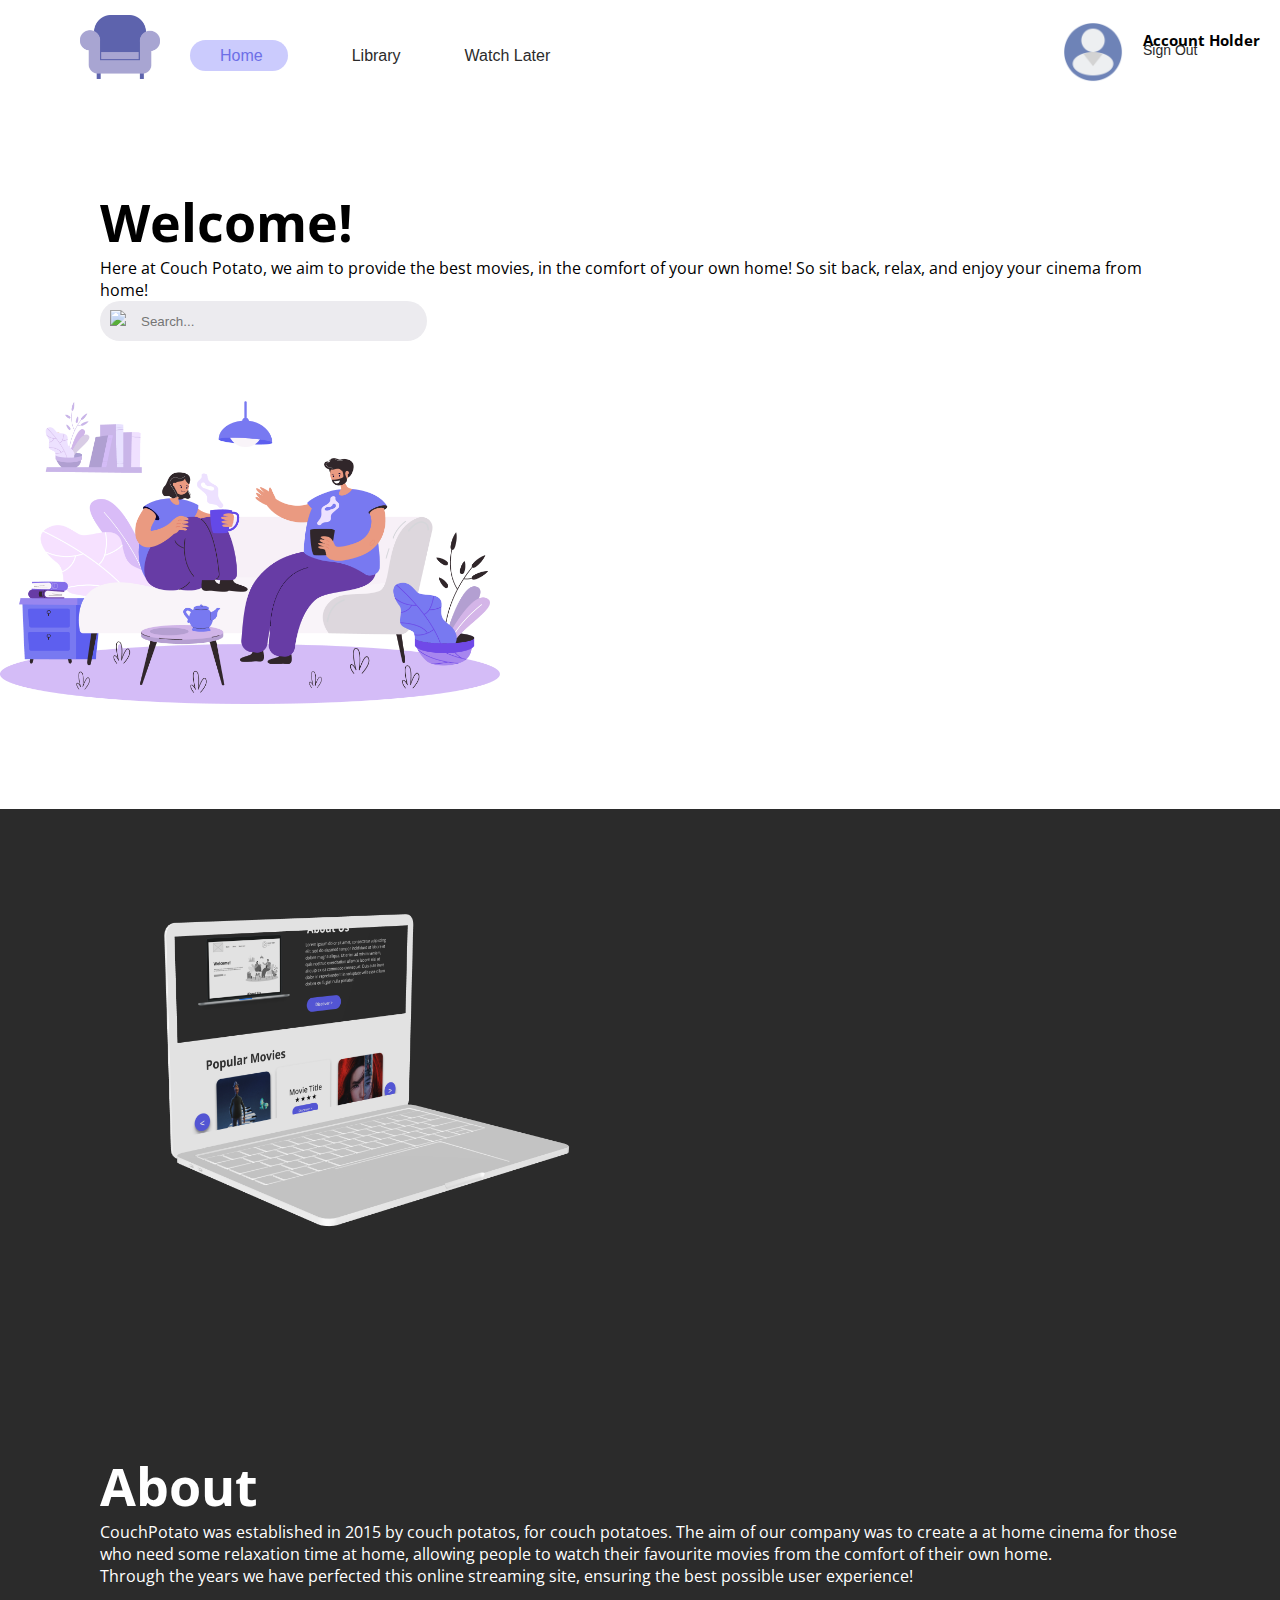
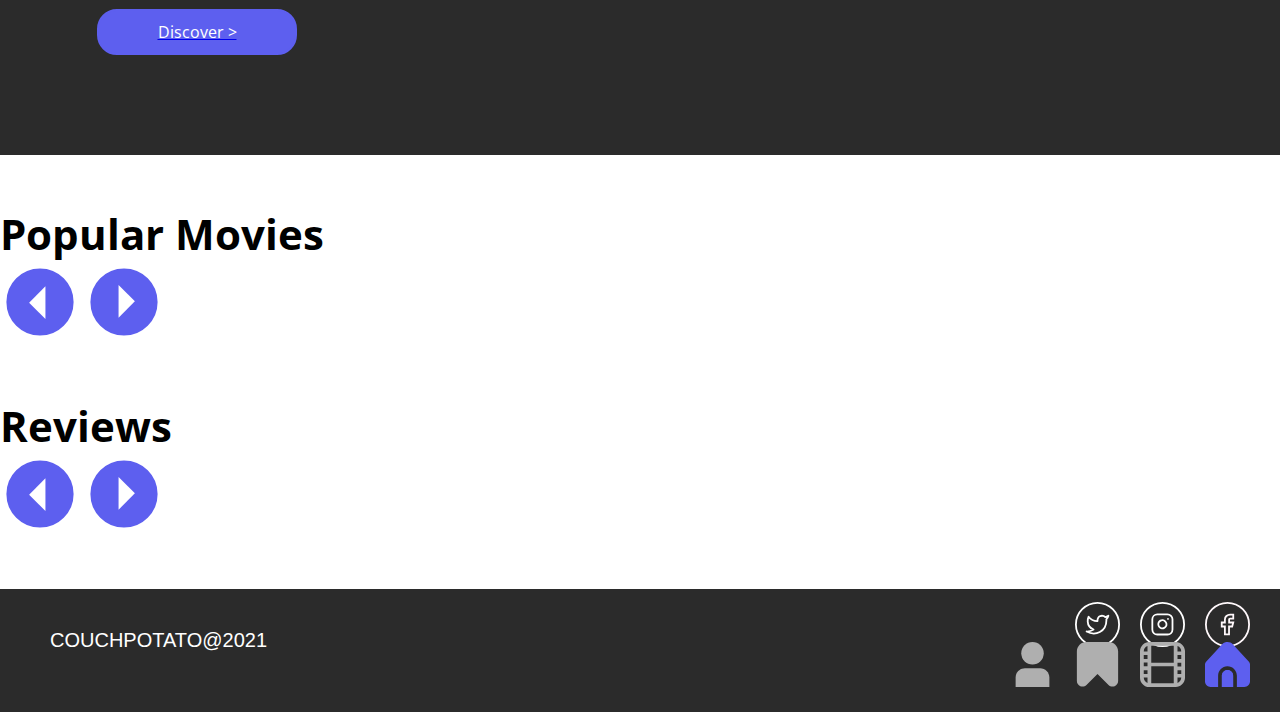
==== index.html @ c70ce641 "Added social media link hover effect" ====
<!DOCTYPE html>
<html lang="en">
    <head>
        <!-- Meta Data -->
        <meta 
        charset="UTF-8"
        http-equiv="X-UA-Compatible"
        Content="IE=edge"
        name = "viewport" content="width=device-width, initial-scale=1.0"
        name="authors" content="Alexa Pettitt Hanrie Bester Thato Khoza"
        name="studentnumber" content="21100290 21100266 21100438"
        name="assignment" content="Term 4 Brief Project"
        name="lecturer" content="Mike Maynard"
        name="subject" content="IDV100"
        name="class" content="4"/>

        <title>Couch Potato - Home</title>

        <!--Fonts-->
        <link rel="preconnect" href="https://fonts.googleapis.com">
        <link rel="preconnect" href="https://fonts.gstatic.com" crossorigin>
        <link href="https://fonts.googleapis.com/css2?family=Open+Sans:ital,wght@0,300;0,400;0,500;0,600;0,700;0,800;1,400&display=swap" rel="stylesheet">

        <!--CSS-->
        <link rel="stylesheet" href="style/main.css">
        <link rel="stylesheet" href="style/home.css">

        <!--Bootstrap-->
        <link rel="stylesheet" href="https://cdn.jsdelivr.net/npm/bootstrap@4.6.0/dist/css/bootstrap.min.css" integrity="sha384-B0vP5xmATw1+K9KRQjQERJvTumQW0nPEzvF6L/Z6nronJ3oUOFUFpCjEUQouq2+l" crossorigin="anonymous"> 
        <script src="https://cdn.jsdelivr.net/npm/bootstrap@5.1.0/dist/js/bootstrap.min.js" integrity="sha384-cn7l7gDp0eyniUwwAZgrzD06kc/tftFf19TOAs2zVinnD/C7E91j9yyk5//jjpt/" crossorigin="anonymous"></script>


    </head>
    <body>

    <div class="container-fluid"><!--primary container that holds everything-->
        <div class = "row">
            <div class="col-md-12 col-sm-12 col-12 one d-sm-block d-none">
                <div class="header">
                    <div class="logo"><img src="img/logo.png"></div>
                        <div class="nav-container">
                            
                                <ul class="list">
                                <!--nav-->
                                    <a href="index.html"><li class="active">Home</li></a>
                                    <a href="pages/movieLibrary.html"><li>Library</li></a>
                                    <a href="pages/watchLater.html"><li>Watch Later</li></a>  
                                    <div class="UserProfile">
                                        <img src="img/UserIcon.png" class="userPic">
                                        <div class = "accountText">
                                            <h6>Account Holder</h6>
                                            <a href="pages/signUp.html"><p>Sign Out<p></a>
                                        </div>
                                    </div>        
                                </ul>  
                        </div> <!--nav-container-->
                </div> <!--header-->
            </div><!--col-->
        </div> <!--row-->

        <div class = "row headerRow">
            <div class="col-md-6 col-sm-12 col=12" headerText>
                <div class="headerTextBox">
                    <div class="textBlock">
                        <h1>Welcome!</h1>
                        <p> Here at Couch Potato, we aim to provide the best movies, in the comfort of your own home! So sit back, relax, and enjoy your cinema from home!</p>
                        <div class="search"><img src="img/Other/search_icon.svg"/><input type="text" placeholder="Search..."/></div>
                    </div><!--textBlock-->
                 </div><!--headerTextBox-->
            </div><!--col-->
            <div class="col-md-6 d-md-block d-sm-none d-none">
                <img src="img/coupleOnCouch.png" class="coupleOnCouch">
            </div><!--col-->
        </div><!--row-->

        <div class = "row about">
            <div class="col-md-6 d-md-block d-sm-none d-none" about>
                    <img src="img/mockUp.png" class="mockUp">
                </div><!--col-->
                <div class="col-md-6 col-sm-12 d-sm-block d-none" abouttext>
                <div class="aboutTextBox">
                    <h1>About</h1>
                    <p> CouchPotato was established in 2015 by couch potatos, for couch potatoes. The aim of our company was to create a at home cinema for those who need some relaxation time at home, allowing people to watch their favourite movies from the comfort of their own home. </p>
                    <p>Through the years we have perfected this online streaming site, ensuring the best possible user experience!</p> 
                    </p>
                    <br/>
                    <a href="pages/movieLibrary.html"><div class="button1">Discover ></div></a>
                </div><!--aboutTextBox-->
            </div><!--col-->
         </div><!--row-->

         
        <div class = "row popularMovies">
            <div class="col-md-12 col-sm-12 col-12" popularMovies>
                    <h2>Popular Movies</h2>
                    <img src="img/other/left_arrow_icon.svg" class="buttons">
                    <img src="img/other/right_arrow_icon.svg" class="buttons">
            </div><!--col-->
         </div><!--row-->

         <div class = "row reviews">
            <div class="col-md-12 col-sm-12 col-12" popularMovies>
                    <h2>Reviews</h2>
                    <img src="img/other/left_arrow_icon.svg" class="buttons">
                    <img src="img/other/right_arrow_icon.svg" class="buttons">
            </div><!--col-->
         </div><!--row-->
          
      
       
        

        
    

    

       <!--Footer-->     
       
       <div class = "row">
        <div class="col-md-12 col-sm-12 col-12 d-sm-block d-none footerlinks">      
            <footer>
                <p>COUCHPOTATO@2021</p>
                <a href="https://www.facebook.com/" target="_blank"> <img src="img/social/facebook_icon.svg" alt="facebook logo" class="social-icon"/></a>
                <a href="https://www.instagram.com/" target="_blank"><img src="img/social/instagram_icon.svg" alt="instagram logo" class="social-icon"/></a>
                <a href="https://twitter.com/" target="_blank"><img src="img/social/twitter_icon.svg" alt="twitter logo" class="social-icon"/></a>
            </footer>
        </div><!--col-->

        <div class="d-block d-sm-none col-12 footerNav">      
            <footer>
                <div class="nav-footer">
                    <!--insert navigation items here-->
                    <a href="index.html"><div class="nav-icon"><img src="img/nav/home-Active.svg" class="activeNav"></div></a>
                    <a href="pages/movieLibrary.html"><div class="nav-icon"><img src="img/nav/Movies.svg"></div></a>
                    <a href="pages/watchLater.html"><div class="nav-icon"><img src="img/nav/bookmark.svg"></div></a>
                    <a href="pages/user.html"><div class="nav-icon"><img src="img/nav/user.svg"></div></a>
                </div>
            </footer>
        </div><!--col-->
    </div> <!--row-->

</div><!--container-->


<!-- Add jQuery Library -->
<script src="https://ajax.googleapis.com/ajax/libs/jquery/3.6.0/jquery.min.js"></script>

<!--Link to javascript file-->
    <script src="js/index.js"></script>
    <script src="js/data.js"></script>
    <script src="js/functions.js"></script>
</body>
  
</html>
---- style/main.css ----
*{
    margin: 0 auto; 
    box-sizing: border-box;
}

/*Fonts*/
h1{
    font-family: 'Open Sans', sans-serif;
    font-weight: bolder;
    
}

h2{
    font-family: 'Open Sans', sans-serif;
    font-weight: bolder;
    
}
body{
    font-family: 'Open Sans', sans-serif;
}
h6{
    font-size: 15px;
}


/*container*/
.container-fluid {width:100%;max-width:none ;padding-left:0;padding-right:0}

/*Navigation*/
/*Header*/
.logo img{
    width: 80px;
    margin-left:80px;
    margin-top: 15px;
 }
  
 .header a, .header li {
     font-family: 'Inter', sans-serif;
     color: #2b2b2b;
     text-decoration: none;
     list-style-type: none;
     display: inline;
     padding-left: 30px;
 }
 .header .list{
     display: inline;
 }
 
 .header li:hover{
     color: #5D5FEF;
 }
 .header a:hover{
    text-decoration: none;
}
 
 .nav-container{
     padding:20px;
     margin-top: -60px;
     margin-left:100px;
 }

 .active{
     
     color: #5D5FEF;
     background-color: #cbcbfd;
     font-weight: 500;
     border-radius: 30px;
     padding: 7px;
     padding-left: 20px;
     text-align: center;
 }
 a .active {
     
    color: #6d6fe7;
    text-align: left;
    padding-right: 25px;
}

 
 .userPic{
     width: 60px;
     margin-top: -8px;
     margin-right: 60px;
     float: left;
     
 }
 .UserProfile{
    float: right;
    margin-top: -14px;
 }

.accountText{
    float: left;
    padding: 0;
    margin-left: -40px;
   
}
.accountText p{
   margin-top: -30px;
   font-size: 14px;
   font-weight: 300;
}
.accountText p:hover{
    color: #5D5FEF;
 }
 /*Buttons*/
 .button1{
     background-color: #5D5FEF;
     color: white;
     border-radius: 20px;
     text-align: center;
     width: 200px;
     padding:10px;
     cursor: pointer;
     border: 2px solid #5D5FEF;
 }
 .button2{
    background-color: #ffffff;
    color: #5D5FEF;
    border-radius: 20px;
    border: 2px solid #5D5FEF;
    text-align: center;
    width: 200px;
    padding:10px;
    cursor: pointer;
}


 .buttons{
    width: 80px;
    cursor: pointer;

}
.buttons:hover, .button1:hover{
    opacity: 70%;
}

/*footer*/
footer{
    margin-top: auto;
    padding: 20px;
    padding-left: 50px;
    background-color: #2b2b2b;
}

footer p{
    font-family: 'Inter', sans-serif;
    color: white;
    padding-top: 20px;
    font-size: 20px;

}
footer img{
    float:right;
    width: 65px;
    padding: 10px;
    margin-top: -60px;

}



.row h1{
    font-family: 'Open Sans', sans-serif;
    font-weight: bolder;
    font-size: 52px;
}


/*Media Query*/
/*tablet*/
@media only screen and (min-width: 481px) and (max-width: 768px){

    .row h1{
        font-size: 48px;
        text-align: center;
    
    }
    .row p{
        font-size: 14px;
        text-align: center;
    }
    footer{
        padding-left: 0px;
        margin-left: -300px;
 
    }
     .userPic{
     width: 60px;
     margin-top: -8px;
     margin-right: 60px;
     float: left;
     
 }
 .UserProfile{
    width: 80px;
 }

.accountText{
    margin-left: 0px;
   
}
.accountText h6{
   display: none;
 }
.accountText p{
   margin-top: -25px;
   font-size: 12px;
   
}
.accountText p:hover{
    color: #5D5FEF;
 }

 /*nav change*/
 .nav-container li{
     font-size: 14px;
 }
 .active{
     
    padding: 6px;
    padding-left: 18px;
    
}
a .active {

   padding-right: 23px;
}

h6{
    font-size: 12px;
}
}



/*Mobile*/
@media only screen and (max-width: 500px){

    .row h1{
        font-size: 28px;
        text-align: left;
    }
    .row p{
        font-size: 12px;
        text-align: left;
    }

    /*Mobile Footer*/
    footer{
        margin-left: 80px;
        position: fixed;
        padding: 10px 10px 0px 10px;
        bottom: 0;
        width: 785px;
        /* Height of the footer*/ 
        height: 80px;
        background-color: #2b2b2b;
        margin: 0px 0px 0px;
        
    }
    
    footer img{
        float:left;
        width: 85px;
        padding: 20px;
       
       
    
    }
    .nav-footer{
        margin-top: 47px;
        margin-left: 363px;
    }
  
}
---- style/home.css ----
/*Header*/
.coupleOnCouch {
  width: 500px;
}

.row .headerText {
  padding: 50px;
}

.row h1 {
  font-family: "Open Sans", sans-serif;
  font-weight: bolder;
  font-size: 52px;
}

.row h2 {
  font-family: "Open Sans", sans-serif;
  font-weight: bolder;
  font-size: 42px;
}

.headerTextBox {
  padding: 100px;
}

/*search input*/
.search {
  color: #2b2b2b;
  background-color: #ecebef;
  width: 327px;
  border-radius: 30px;
  float: left;
}

.search input,
.search input:active,
.search input:hover,
select,
[type="text"] {
  color: #2b2b2b;
  background-color: #ecebef;
  height: 40px;
  margin-right: 30px;
  outline: none;
  cursor: pointer;
  outline: none;
  border: none;
}
[placeholder="Search..."] {
  padding-left: 15px;
}

.search img {
  height: 25px;
  margin-left: 10px;
}
input {
  width: 70%;
}
.search input {
  outline: none;
  border: none;
}

/*About Section*/
.mockUp {
  width: 600px;
}

.about {
  background-color: #2b2b2b;
  margin-top: 100px;
}

.aboutTextBox {
  color: white;
  padding: 100px;
}

.about .button1 {
  margin-left: -3px;
}

/*Popular movies section*/

.popularMovies {
  margin-top: 50px;
}

/*Review Section*/

.reviews {
  margin-top: 50px;
  margin-bottom: 50px;
}

/*button link*/

.aboutTextBox a:hover {
  text-decoration: none;
}

/*Media Query*/
/*tablet*/
@media only screen and (min-width: 481px) and (max-width: 768px) {
  .row h1 {
    font-size: 42px;
    text-align: center;
  }
  .row h2 {
    font-size: 36px;
    text-align: center;
  }
  .row p {
    font-size: 14px;
    text-align: center;
  }
  .headerTextBox {
    background-image: url(../img/coupleOnCouch.png);
    background-size: cover;
  }
  .textBlock {
    background-color: white;
    border-radius: 30px;
    padding: 30px;
    padding-bottom: 60px;
    width: 500px;
  }

  .search {
    color: #ffffff;
    background-color: #2b2b2b;
    margin-left: 60px;
  }

  .search input,
  .search input:active,
  .search input:hover,
  select,
  [type="text"] {
    color: #ffffff;
    background-color: #2b2b2b;
  }

  .aboutTextBox .button1 {
    margin: 0 auto;
  }

  footer {
    padding-left: 0px;
    margin-left: -300px;
  }

  .aboutTextBox {
    padding-top: 50px;
    padding-bottom: 50px;
  }
}

/*Mobile*/
@media only screen and (max-width: 500px) {
  .headerTextBox {
    background-image: none;
    padding: 100px;
    padding-top: 50px;
  }
  .textBlock {
    margin-left: -60px;
    background-color: none;
    border-radius: 0px;
    padding: 0px;
    padding-bottom: 0px;
  }
  .row h1 {
    font-size: 38px;
    text-align: left;
  }
  .row h2 {
    font-size: 32px;
    text-align: left;
  }
  .row p {
    font-size: 12px;
    text-align: left;
    width: 400px;
    margin-left: 0px;
  }
  .search {
    margin-left: 0px;
  }

  .popularMovies {
    margin-top: 10px;
  }

  /*Review Section*/

  .reviews {
    margin-top: 10px;
    margin-bottom: 10px;
  }
  .about {
    margin-bottom: -90px;
  }
}
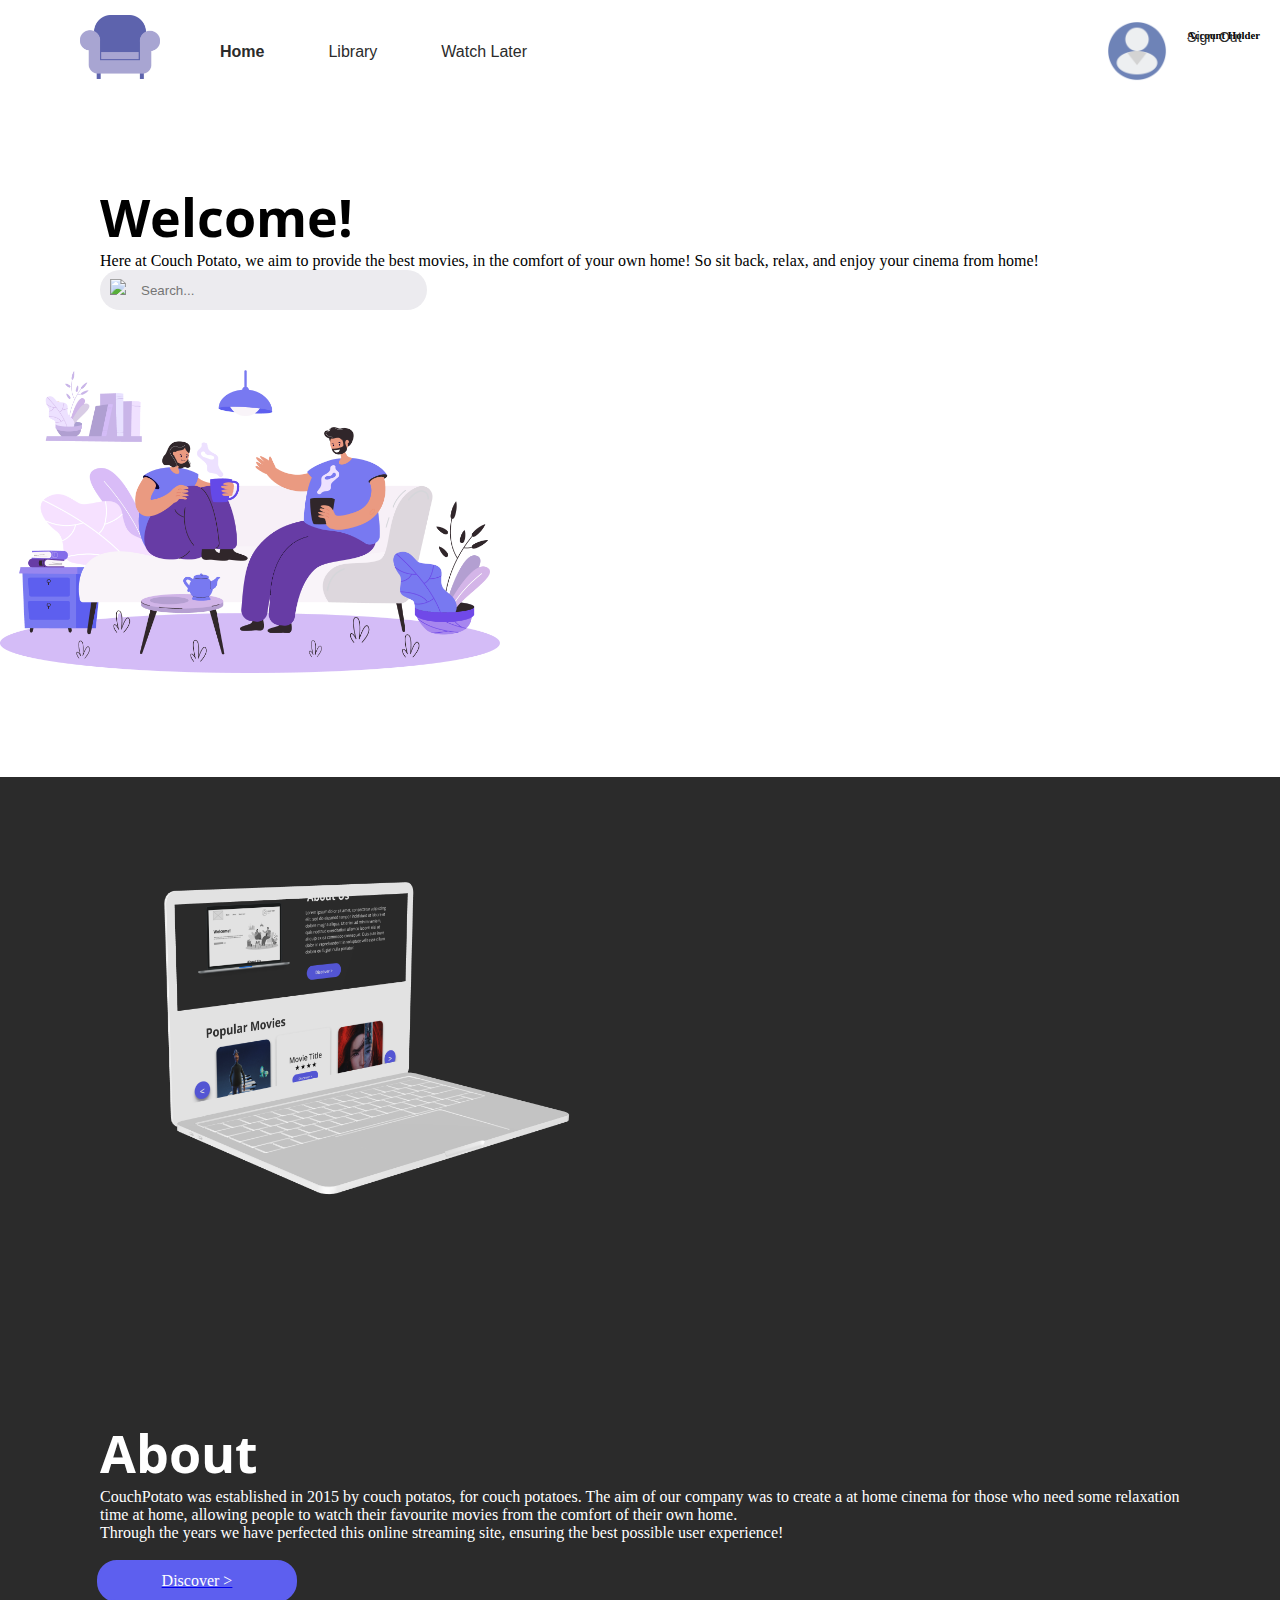
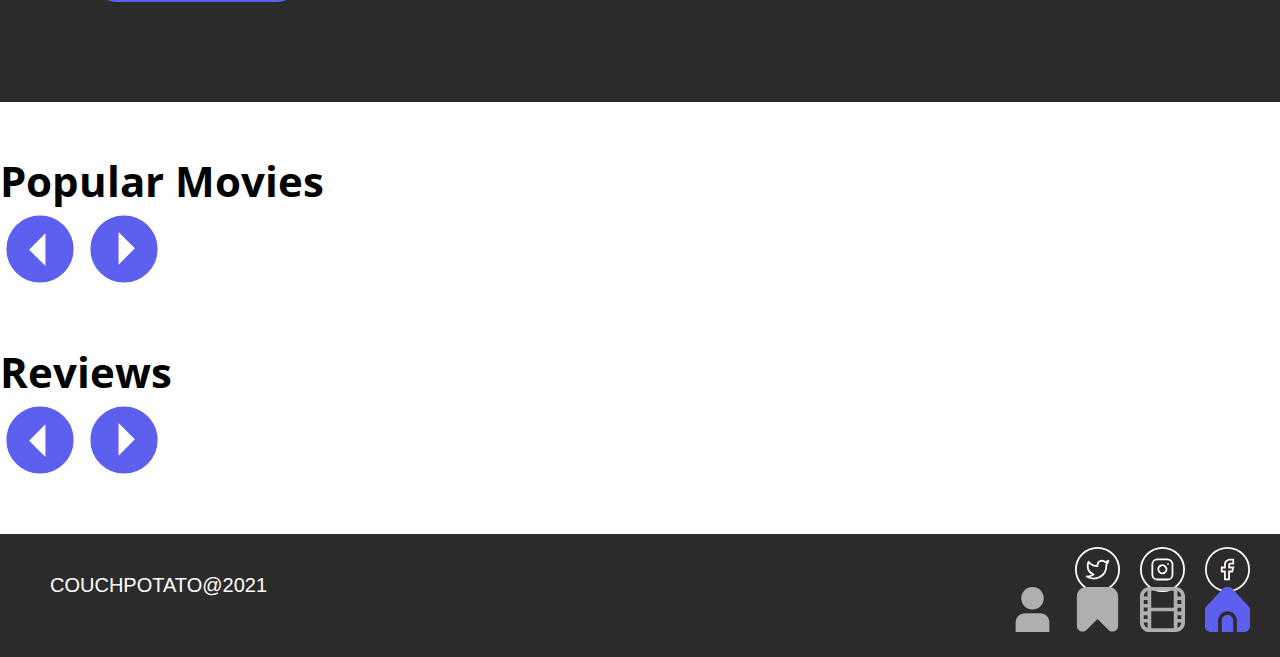
==== commit eca03789: "Added star stylesheet" ====
--- a/index.html
+++ b/index.html
@@ -29,6 +29,9 @@
         <link rel="stylesheet" href="https://cdn.jsdelivr.net/npm/bootstrap@4.6.0/dist/css/bootstrap.min.css" integrity="sha384-B0vP5xmATw1+K9KRQjQERJvTumQW0nPEzvF6L/Z6nronJ3oUOFUFpCjEUQouq2+l" crossorigin="anonymous"> 
         <script src="https://cdn.jsdelivr.net/npm/bootstrap@5.1.0/dist/js/bootstrap.min.js" integrity="sha384-cn7l7gDp0eyniUwwAZgrzD06kc/tftFf19TOAs2zVinnD/C7E91j9yyk5//jjpt/" crossorigin="anonymous"></script>
 
+        <!--Star-->
+        <link href="https://fonts.googleapis.com/icon?family=Material+Icons"
+      rel="stylesheet">
 
     </head>
     <body>
--- a/style/main.css
+++ b/style/main.css
@@ -15,13 +15,9 @@
     font-weight: bolder;
     
 }
-body{
-    font-family: 'Open Sans', sans-serif;
-}
-h6{
-    font-size: 15px;
-}
-
+/* body{
+    font-family: 'Open Sans', sans-serif;
+} */
 
 /*container*/
 .container-fluid {width:100%;max-width:none ;padding-left:0;padding-right:0}
@@ -60,22 +56,9 @@
  }
 
  .active{
-     
+     font-weight: bold;
      color: #5D5FEF;
-     background-color: #cbcbfd;
-     font-weight: 500;
-     border-radius: 30px;
-     padding: 7px;
-     padding-left: 20px;
-     text-align: center;
- }
- a .active {
-     
-    color: #6d6fe7;
-    text-align: left;
-    padding-right: 25px;
-}
-
+ }
  
  .userPic{
      width: 60px;
@@ -211,28 +194,7 @@
 .accountText p:hover{
     color: #5D5FEF;
  }
-
- /*nav change*/
- .nav-container li{
-     font-size: 14px;
- }
- .active{
-     
-    padding: 6px;
-    padding-left: 18px;
-    
-}
-a .active {
-
-   padding-right: 23px;
-}
-
-h6{
-    font-size: 12px;
-}
-}
-
-
+}
 
 /*Mobile*/
 @media only screen and (max-width: 500px){
@@ -274,3 +236,16 @@
     }
   
 }
+/* 
+
+.nav-footer{
+   
+    bottom: 0;
+    margin-right: 10%;
+}
+
+.nav-icon img{
+    padding: 20px;
+    width: 90px; 
+} */
+
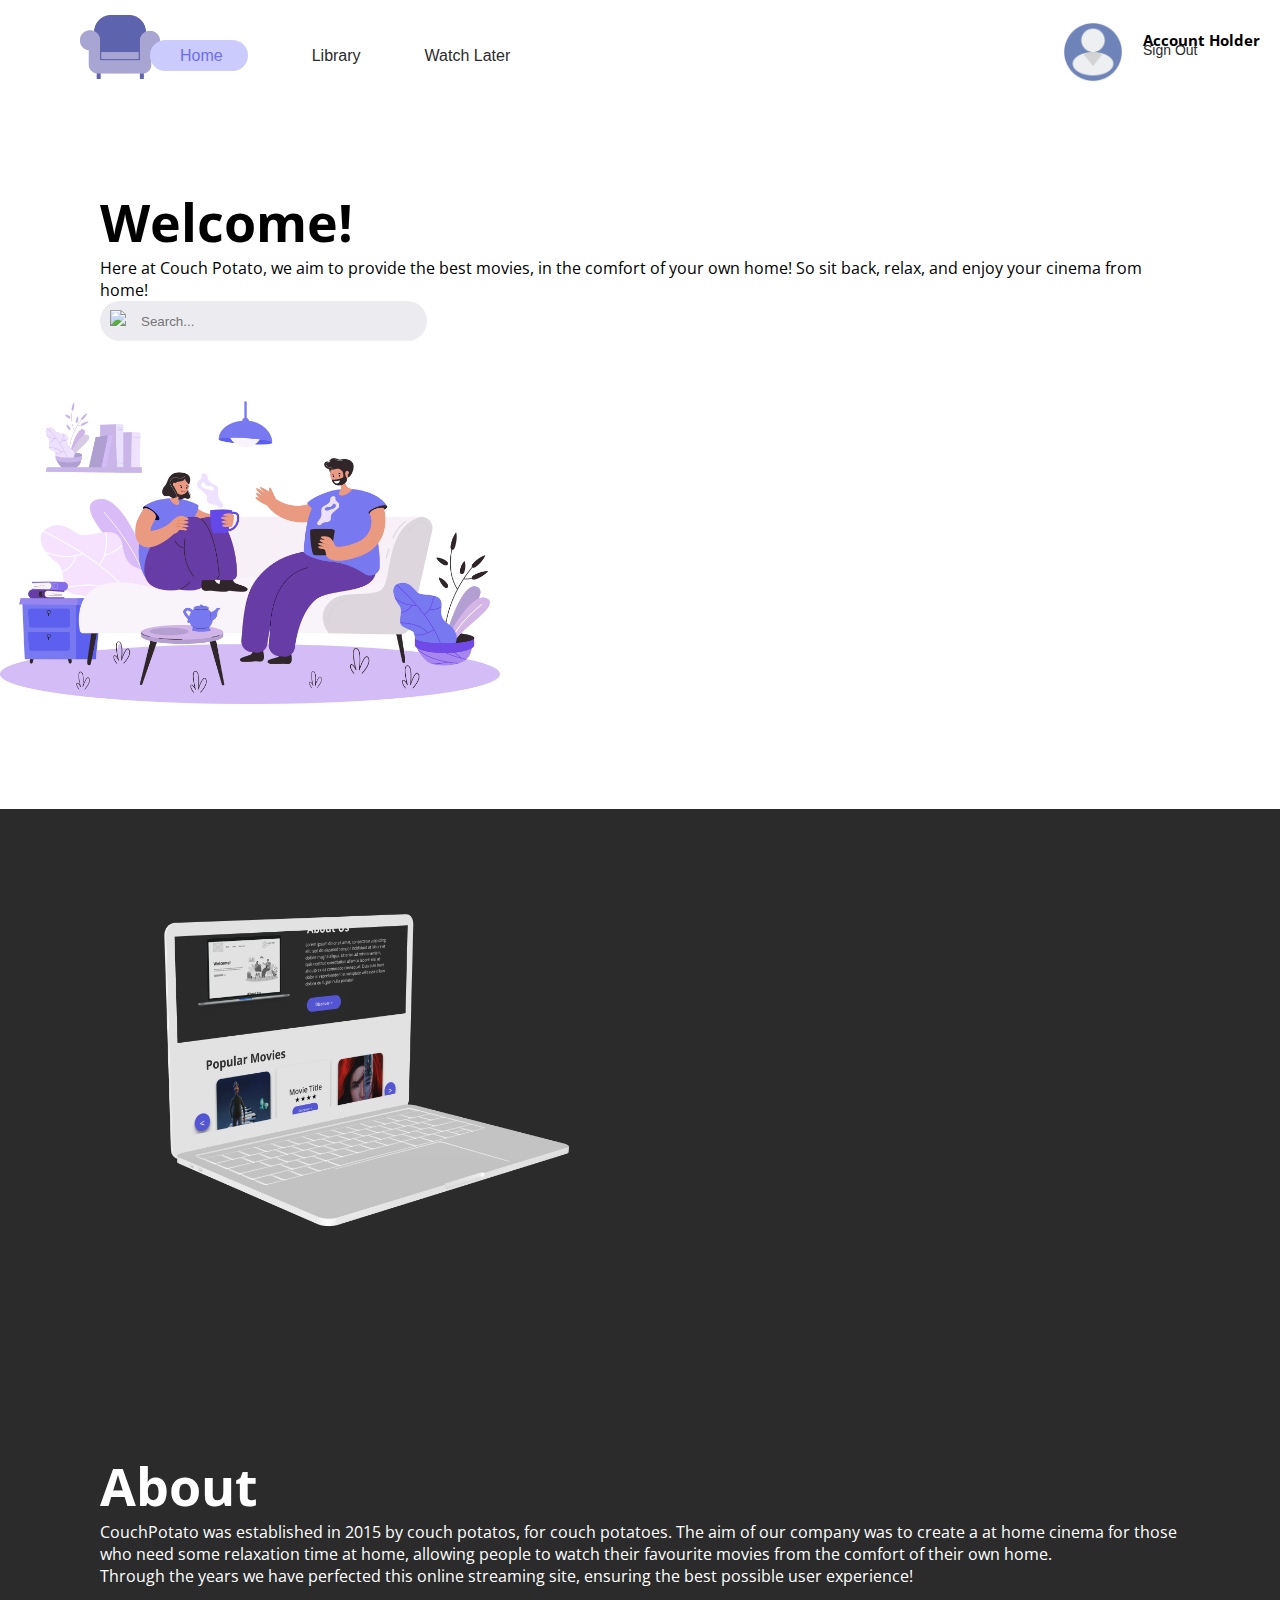
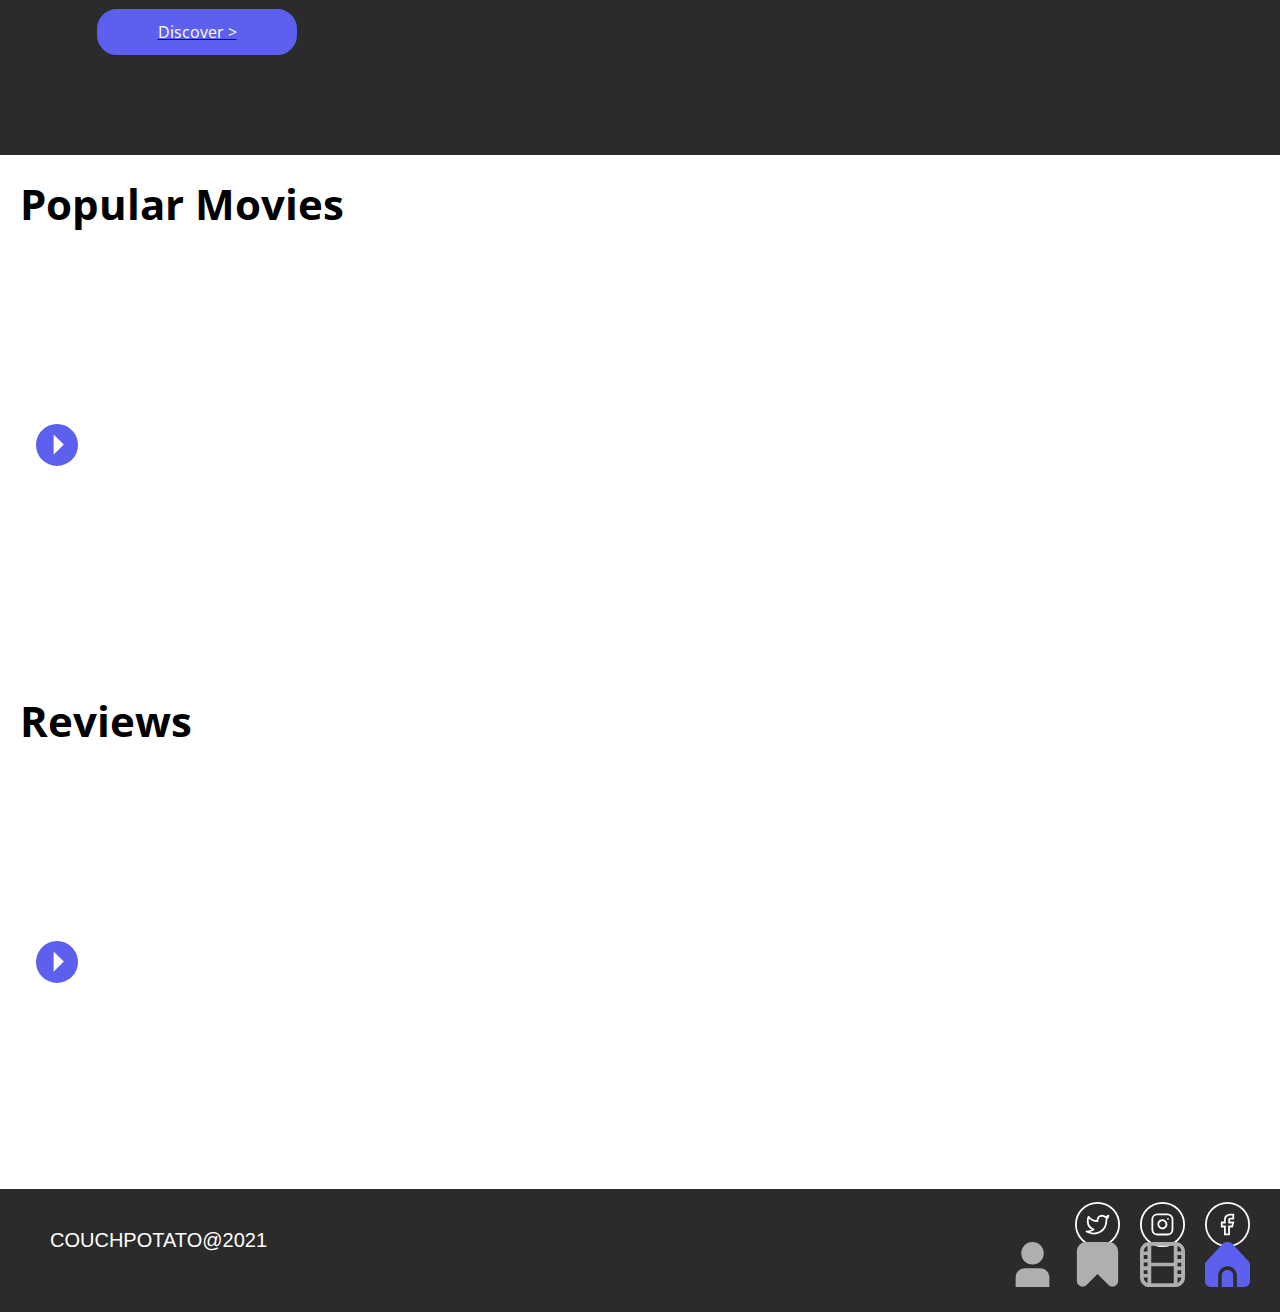
==== commit 58f6207d: "Slider functionality" ====
--- a/index.html
+++ b/index.html
@@ -36,7 +36,7 @@
     </head>
     <body>
 
-    <div class="container-fluid"><!--primary container that holds everything-->
+    <div class="container-fluid outer-container"><!--primary container that holds everything-->
         <div class = "row">
             <div class="col-md-12 col-sm-12 col-12 one d-sm-block d-none">
                 <div class="header">
@@ -93,21 +93,37 @@
          </div><!--row-->
 
          
-        <div class = "row popularMovies">
-            <div class="col-md-12 col-sm-12 col-12" popularMovies>
-                    <h2>Popular Movies</h2>
-                    <img src="img/other/left_arrow_icon.svg" class="buttons">
-                    <img src="img/other/right_arrow_icon.svg" class="buttons">
-            </div><!--col-->
-         </div><!--row-->
+        <!-- POPULAR -->
+        <div class="heading">
+            <h2>Popular Movies</h2>
+        </div><!--genre heading-->
+ 
+        <div class="carousel">
+            <div class="carouselbox popular">
+                <!--random data/API-->
+            </div> <!--carousel inner div-->
+ 
+            <!-- BUTTONS -->
+            <img src="img/other/left_arrow_icon.svg" class="buttons" id="PopularLeft">
+            <img src="img/other/right_arrow_icon.svg" class="buttons" id="PopularRight">
+        
+        </div> <!--carousel outer div-->
 
-         <div class = "row reviews">
-            <div class="col-md-12 col-sm-12 col-12" popularMovies>
-                    <h2>Reviews</h2>
-                    <img src="img/other/left_arrow_icon.svg" class="buttons">
-                    <img src="img/other/right_arrow_icon.svg" class="buttons">
-            </div><!--col-->
-         </div><!--row-->
+        <!-- REVIEW -->
+        <div class="heading">
+            <h2>Reviews</h2>
+        </div><!--genre heading-->
+ 
+        <div class="carousel">
+            <div class="carouselbox review">
+                <!--random data/API-->
+            </div> <!--carousel inner div-->
+ 
+            <!-- BUTTONS -->
+            <img src="img/other/left_arrow_icon.svg" class="buttons" id="ReviewLeft">
+            <img src="img/other/right_arrow_icon.svg" class="buttons" id="ReviewRight">
+        
+        </div> <!--carousel outer div-->
           
       
        
@@ -150,7 +166,7 @@
 <script src="https://ajax.googleapis.com/ajax/libs/jquery/3.6.0/jquery.min.js"></script>
 
 <!--Link to javascript file-->
-    <script src="js/index.js"></script>
+    <script src="js/main.js"></script>
     <script src="js/data.js"></script>
     <script src="js/functions.js"></script>
 </body>
--- a/style/main.css
+++ b/style/main.css
@@ -3,6 +3,15 @@
     box-sizing: border-box;
 }
 
+body{
+    height: 100vh;
+    width: 100%;
+    display: flex;
+    justify-content: center;
+    align-items: center;
+    flex-wrap: wrap;
+}
+
 /*Fonts*/
 h1{
     font-family: 'Open Sans', sans-serif;
@@ -15,9 +24,13 @@
     font-weight: bolder;
     
 }
-/* body{
-    font-family: 'Open Sans', sans-serif;
-} */
+body{
+    font-family: 'Open Sans', sans-serif;
+}
+h6{
+    font-size: 15px;
+}
+
 
 /*container*/
 .container-fluid {width:100%;max-width:none ;padding-left:0;padding-right:0}
@@ -56,9 +69,22 @@
  }
 
  .active{
-     font-weight: bold;
+     
      color: #5D5FEF;
- }
+     background-color: #cbcbfd;
+     font-weight: 500;
+     border-radius: 30px;
+     padding: 7px;
+     padding-left: 20px;
+     text-align: center;
+ }
+ a .active {
+     
+    color: #6d6fe7;
+    text-align: left;
+    padding-right: 25px;
+}
+
  
  .userPic{
      width: 60px;
@@ -86,6 +112,36 @@
 .accountText p:hover{
     color: #5D5FEF;
  }
+
+ /* GENRE HEADING */
+.heading h2{
+    padding: 20px;
+    left: 0px;
+    font-family: 'Open Sans', sans-serif;
+    font-weight: bolder;
+    font-size: 42px;
+}
+/* SECTIONS */
+.carousel{ /* section (eg: comedy) */
+    height: 420px;
+    width: 95%;
+    position: relative;
+    margin: 0 auto;
+}
+ 
+.carouselbox{
+    height: 380px;
+    width: auto;
+    overflow: hidden;
+    scroll-behavior: smooth;
+    white-space: nowrap;
+    display: inline-block;
+    text-align: center;
+    padding-bottom: 10px !important;
+    display: flex;
+    align-items: center;
+}
+
  /*Buttons*/
  .button1{
      background-color: #5D5FEF;
@@ -149,6 +205,27 @@
     font-size: 52px;
 }
 
+/*star rating*/
+.white {
+    color: white;
+  }
+  .gray {
+    color: rgb(107, 99, 99);
+  }
+
+  /*Movie buttons*/
+  .movieButton{
+    margin: 0 auto;
+    width: 120px;
+    height: 40px;
+    padding: 10px;
+    padding-top:7px;
+    border-radius: 25px;
+    font-size: 14px;
+    margin-top: 15px;    
+} 
+
+
 
 /*Media Query*/
 /*tablet*/
@@ -194,7 +271,29 @@
 .accountText p:hover{
     color: #5D5FEF;
  }
-}
+
+ /*nav change*/
+ .nav-container li{
+     font-size: 14px;
+ }
+ .active{
+     
+    padding: 6px;
+    padding-left: 18px;
+    
+}
+a .active {
+
+   padding-right: 23px;
+}
+
+h6{
+    font-size: 12px;
+    
+}
+}
+
+
 
 /*Mobile*/
 @media only screen and (max-width: 500px){
@@ -236,16 +335,3 @@
     }
   
 }
-/* 
-
-.nav-footer{
-   
-    bottom: 0;
-    margin-right: 10%;
-}
-
-.nav-icon img{
-    padding: 20px;
-    width: 90px; 
-} */
-
--- a/style/home.css
+++ b/style/home.css
@@ -1,3 +1,52 @@
+* {
+  margin: 0;
+  padding: 0;
+}
+
+body{
+  height: 100vh;
+  width: 100%;
+  display: flex;
+  justify-content: center;
+  align-items: center;
+  flex-wrap: wrap;
+}
+
+.outer-container{
+  width: 100%;
+}
+
+/* GENRE HEADING */
+.heading h2{
+  padding: 20px;
+  left: 0px;
+  font-family: 'Open Sans', sans-serif;
+  font-weight: bolder;
+  font-size: 42px;
+}
+
+/* SECTIONS */
+.carousel{ /* section (eg: comedy) */
+  height: 420px;
+  width: 95%;
+  position: relative;
+  margin: 0 auto;
+}
+
+.carouselbox{
+  height: 380px;
+  width: auto;
+  overflow: hidden;
+  scroll-behavior: smooth;
+  white-space: nowrap;
+  display: inline-block;
+  text-align: center;
+  padding-bottom: 10px !important;
+  display: flex;
+  align-items: center;
+}
+
+
 /*Header*/
 .coupleOnCouch {
   width: 500px;
@@ -62,6 +111,71 @@
   border: none;
 }
 
+/* SLIDER */
+/* BUTTONS CLICK TO SLIDE */
+ 
+.buttons{
+  width: 50px;
+  position: absolute;
+ top: 40%;
+}
+[src="../img/other/left_arrow_icon.svg"]{
+  /* margin-left: 100px; */
+  left: -25px;
+}
+
+[src="../img/other/right_arrow_icon.svg"]{
+  /* margin-left: 1400px; */
+  left: 100%;
+}
+.buttons:hover{
+  cursor: pointer;
+  opacity: 0.7;
+}
+
+/* MOVIE CARD */
+.movieCard{
+  min-width: 250px;
+  max-width: 250px;
+  height: 343px;
+  border-radius: 20px;
+  position: relative;
+  left: 0;
+  text-align: center;
+  margin-left: 20px;
+  color: black;
+  transition: 0.5s;
+
+  /* shadow */
+  box-shadow: 13px 11px 20px -2px rgba(0,0,0,0.16);
+  -webkit-box-shadow: 13px 11px 20px -2px rgba(0,0,0,0.16);
+  -moz-box-shadow: 13px 11px 20px -2px rgba(0,0,0,0.16);
+}
+/*Movie cards*/
+.movieImg{
+  height:343px;
+  width: 250px;
+  position: absolute;
+  z-index: -1;
+  border-radius: 20px;
+  margin-left: -125px;
+
+}
+
+.movieButton{
+  margin: 0 auto;
+  width: 120px;
+  height: 40px;
+  padding: 10px;
+  padding-top:7px;
+  border-radius: 25px;
+  font-size: 14px;
+  margin-top: 15px;
+  
+  
+} 
+
+
 /*About Section*/
 .mockUp {
   width: 600px;
@@ -155,6 +269,28 @@
     padding-top: 50px;
     padding-bottom: 50px;
   }
+
+  .buttons{
+    display: none;
+ 
+ }
+ 
+ [src="../img/other/left_arrow_icon.svg"]{
+     /* margin-left: 100px; */
+     visibility: hidden;
+ }
+  
+ [src="../img/other/right_arrow_icon.svg"]{
+     /* margin-left: 1400px; */
+     visibility: hidden;
+ }
+
+ .carouselbox{
+     overflow-x: scroll;
+     scroll-behavior: smooth;
+ }
+ 
+
 }
 
 /*Mobile*/
@@ -202,4 +338,27 @@
   .about {
     margin-bottom: -90px;
   }
-}
+
+  .buttons{
+    display: none;
+ 
+ }
+ 
+ [src="../img/other/left_arrow_icon.svg"]{
+     /* margin-left: 100px; */
+     visibility: hidden;
+ }
+  
+ [src="../img/other/right_arrow_icon.svg"]{
+     /* margin-left: 1400px; */
+     visibility: hidden;
+ }
+
+ .carouselbox{
+     overflow-x: scroll;
+     scroll-behavior: smooth;
+ }
+ 
+
+
+}
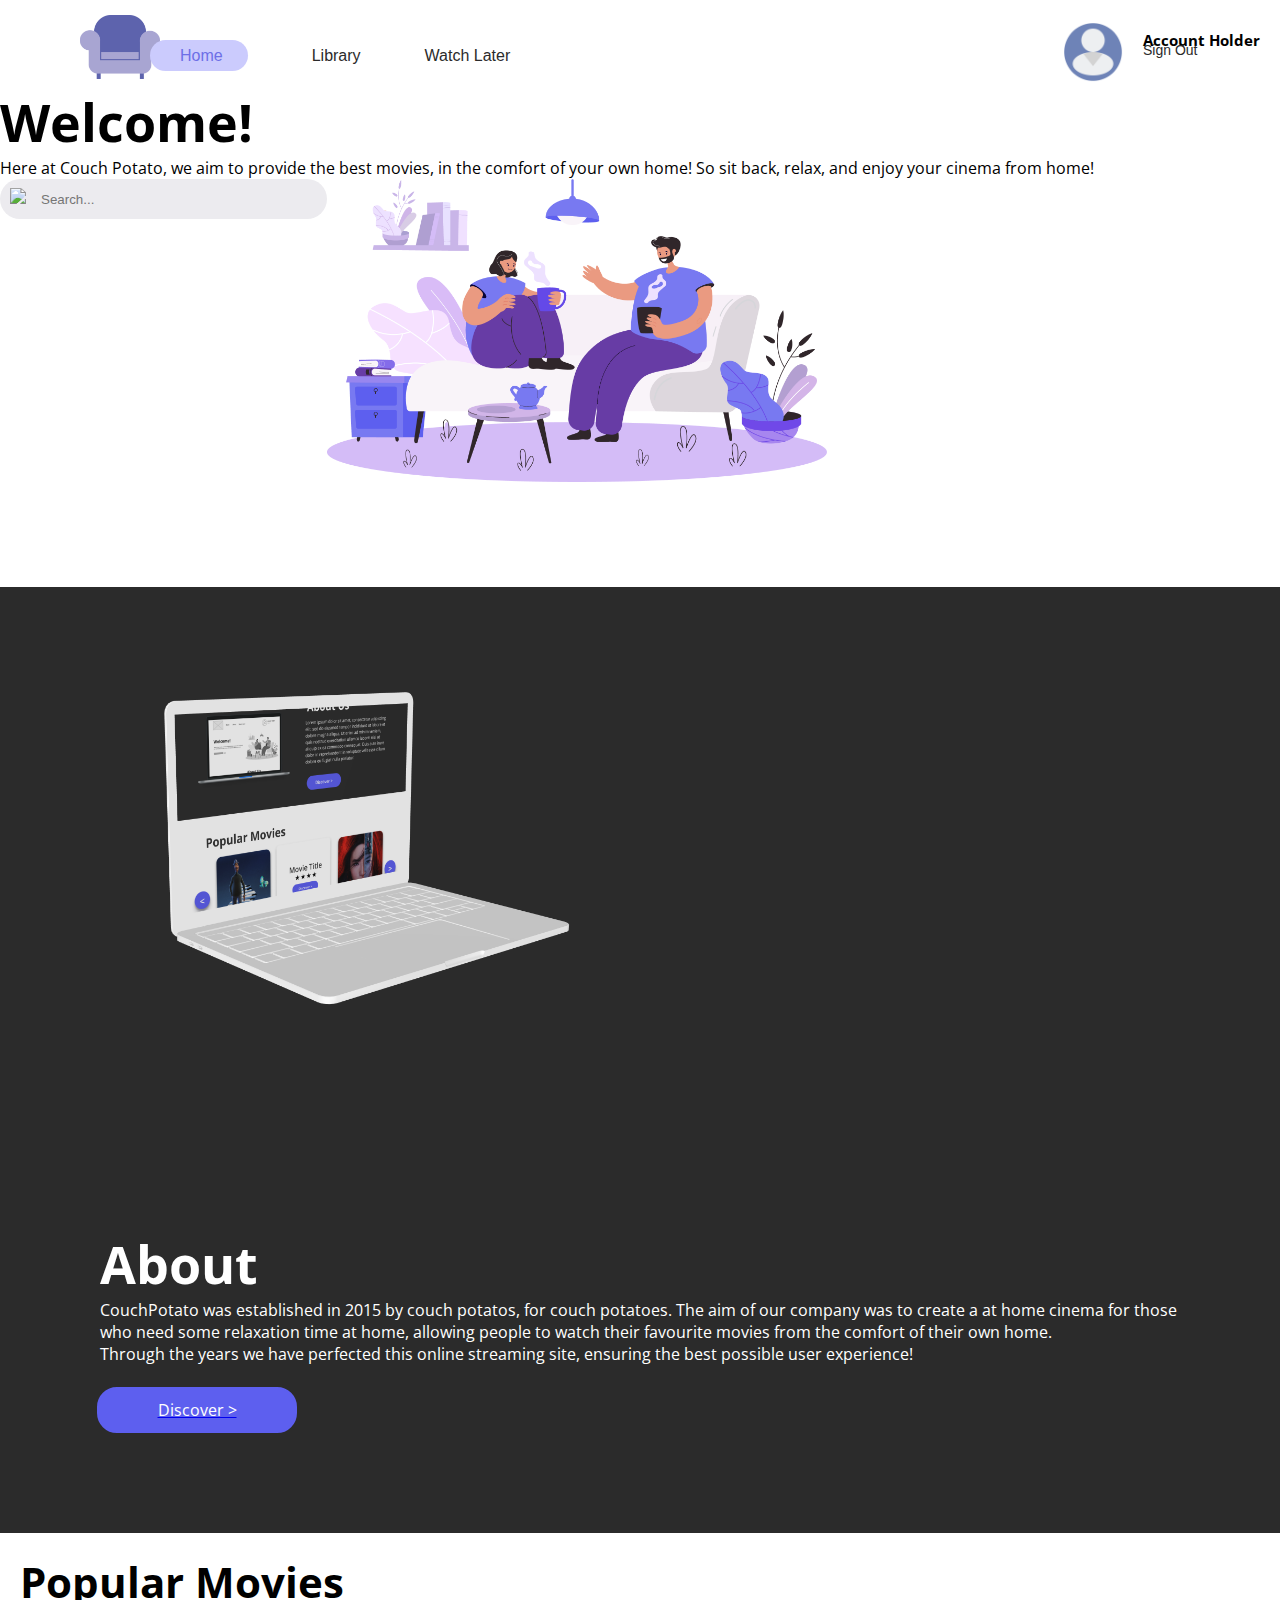
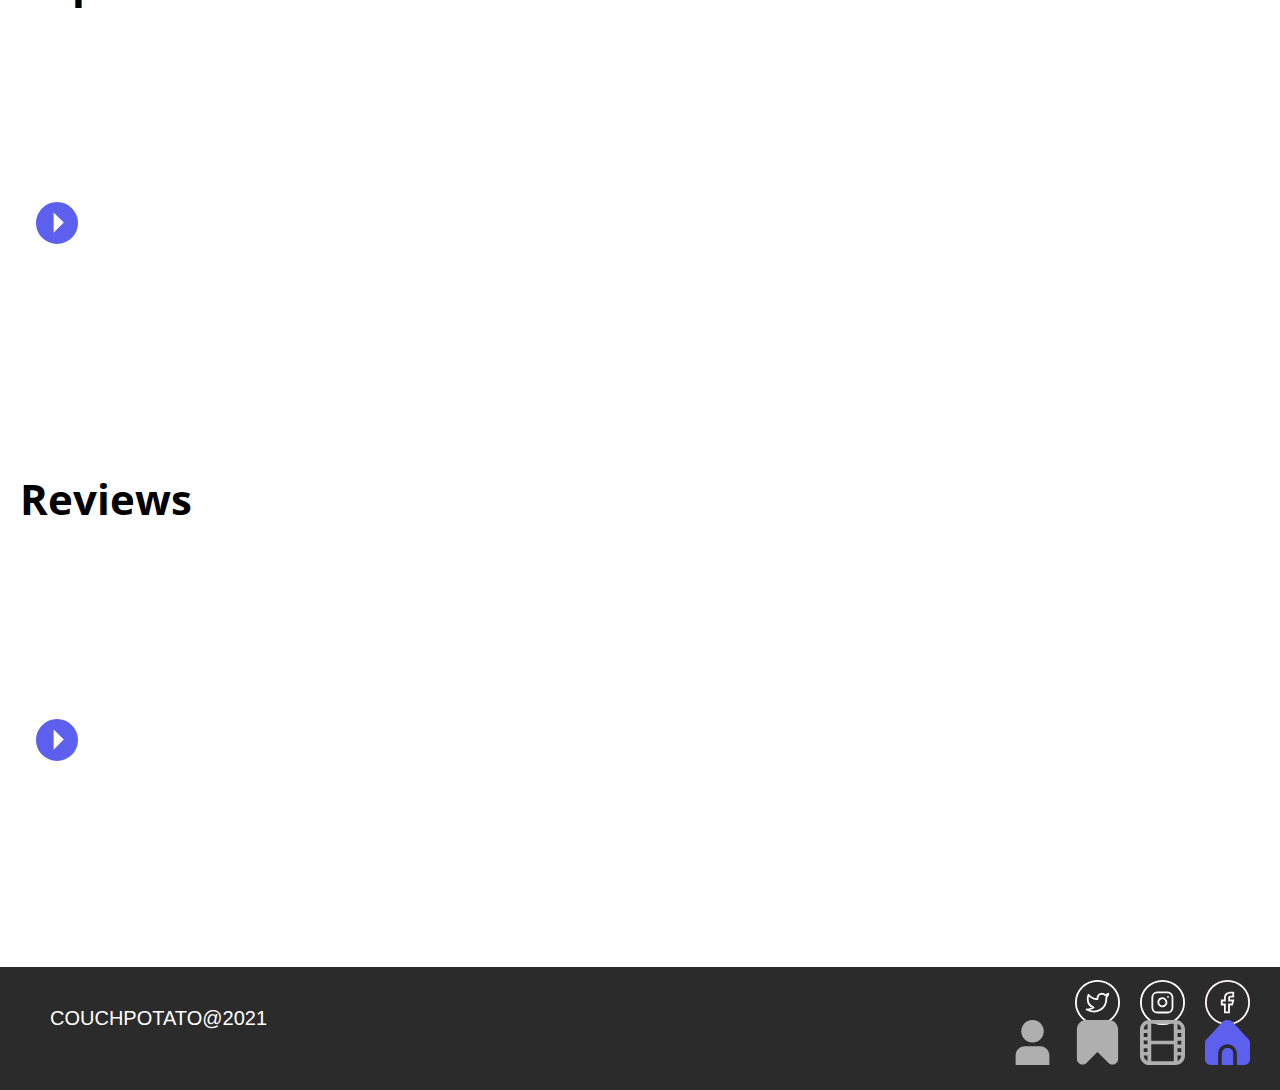
==== commit 58e8f61c: "Slider code" ====
--- a/index.html
+++ b/index.html
@@ -97,17 +97,15 @@
         <div class="heading">
             <h2>Popular Movies</h2>
         </div><!--genre heading-->
- 
         <div class="carousel">
             <div class="carouselbox popular">
                 <!--random data/API-->
             </div> <!--carousel inner div-->
- 
             <!-- BUTTONS -->
             <img src="img/other/left_arrow_icon.svg" class="buttons" id="PopularLeft">
             <img src="img/other/right_arrow_icon.svg" class="buttons" id="PopularRight">
-        
         </div> <!--carousel outer div-->
+
 
         <!-- REVIEW -->
         <div class="heading">
--- a/style/main.css
+++ b/style/main.css
@@ -162,16 +162,6 @@
     width: 200px;
     padding:10px;
     cursor: pointer;
-}
-
-
- .buttons{
-    width: 80px;
-    cursor: pointer;
-
-}
-.buttons:hover, .button1:hover{
-    opacity: 70%;
 }
 
 /*footer*/
--- a/style/home.css
+++ b/style/home.css
@@ -16,7 +16,7 @@
   width: 100%;
 }
 
-/* GENRE HEADING */
+/*  HEADINGS  */
 .heading h2{
   padding: 20px;
   left: 0px;
@@ -36,6 +36,7 @@
 .carouselbox{
   height: 380px;
   width: auto;
+  /* overflow-x: auto; */
   overflow: hidden;
   scroll-behavior: smooth;
   white-space: nowrap;
@@ -52,9 +53,9 @@
   width: 500px;
 }
 
-.row .headerText {
+/* .row .headerText {
   padding: 50px;
-}
+} */
 
 .row h1 {
   font-family: "Open Sans", sans-serif;
@@ -68,9 +69,9 @@
   font-size: 42px;
 }
 
-.headerTextBox {
+/* .headerTextBox {
   padding: 100px;
-}
+} */
 
 /*search input*/
 .search {
@@ -118,7 +119,9 @@
   width: 50px;
   position: absolute;
  top: 40%;
-}
+
+}
+
 [src="../img/other/left_arrow_icon.svg"]{
   /* margin-left: 100px; */
   left: -25px;
@@ -162,6 +165,55 @@
 
 }
 
+.hover-text h6 {
+  width: 220px;
+  margin: 0 auto;
+  white-space: initial;
+  overflow-wrap: break-word;
+word-wrap: break-word;
+hyphens: auto;
+padding-bottom: 10px;
+}
+
+/*hover*/
+.overlayBlock{
+  opacity:0;
+ 
+}
+
+.overlay{
+  background-color:rgba(0,0,0,0.8);
+  height:343px;
+  width: 250px;
+  color: white;
+  border-radius: 20px;
+  
+ 
+  
+}
+
+.overlayBlock:hover{
+  opacity:1;
+  cursor: pointer;
+
+  
+}
+/*heart icon*/
+.divheart{
+  display: none;
+}
+
+.hover-text{
+   padding-top: 90px;
+}
+
+.row h5{
+  font-family: 'Open Sans', sans-serif;
+  font-size: 24px;
+  text-align: center;
+  
+}
+
 .movieButton{
   margin: 0 auto;
   width: 120px;
@@ -197,16 +249,16 @@
 
 /*Popular movies section*/
 
-.popularMovies {
+/* .popularMovies {
   margin-top: 50px;
-}
+} */
 
 /*Review Section*/
 
-.reviews {
+/* .reviews {
   margin-top: 50px;
   margin-bottom: 50px;
-}
+} */
 
 /*button link*/
 
@@ -285,12 +337,11 @@
      visibility: hidden;
  }
 
- .carouselbox{
-     overflow-x: scroll;
-     scroll-behavior: smooth;
- }
- 
-
+.carouselbox{
+    overflow-x: scroll;
+    scroll-behavior: smooth;
+    
+}
 }
 
 /*Mobile*/
@@ -325,16 +376,16 @@
     margin-left: 0px;
   }
 
-  .popularMovies {
+  /* .popularMovies {
     margin-top: 10px;
-  }
+  } */
 
   /*Review Section*/
 
-  .reviews {
+  /* .reviews {
     margin-top: 10px;
     margin-bottom: 10px;
-  }
+  } */
   .about {
     margin-bottom: -90px;
   }
@@ -354,11 +405,9 @@
      visibility: hidden;
  }
 
- .carouselbox{
-     overflow-x: scroll;
-     scroll-behavior: smooth;
- }
- 
-
-
-}
+.carouselbox{
+    overflow-x: scroll;
+    scroll-behavior: smooth;
+    
+}
+}
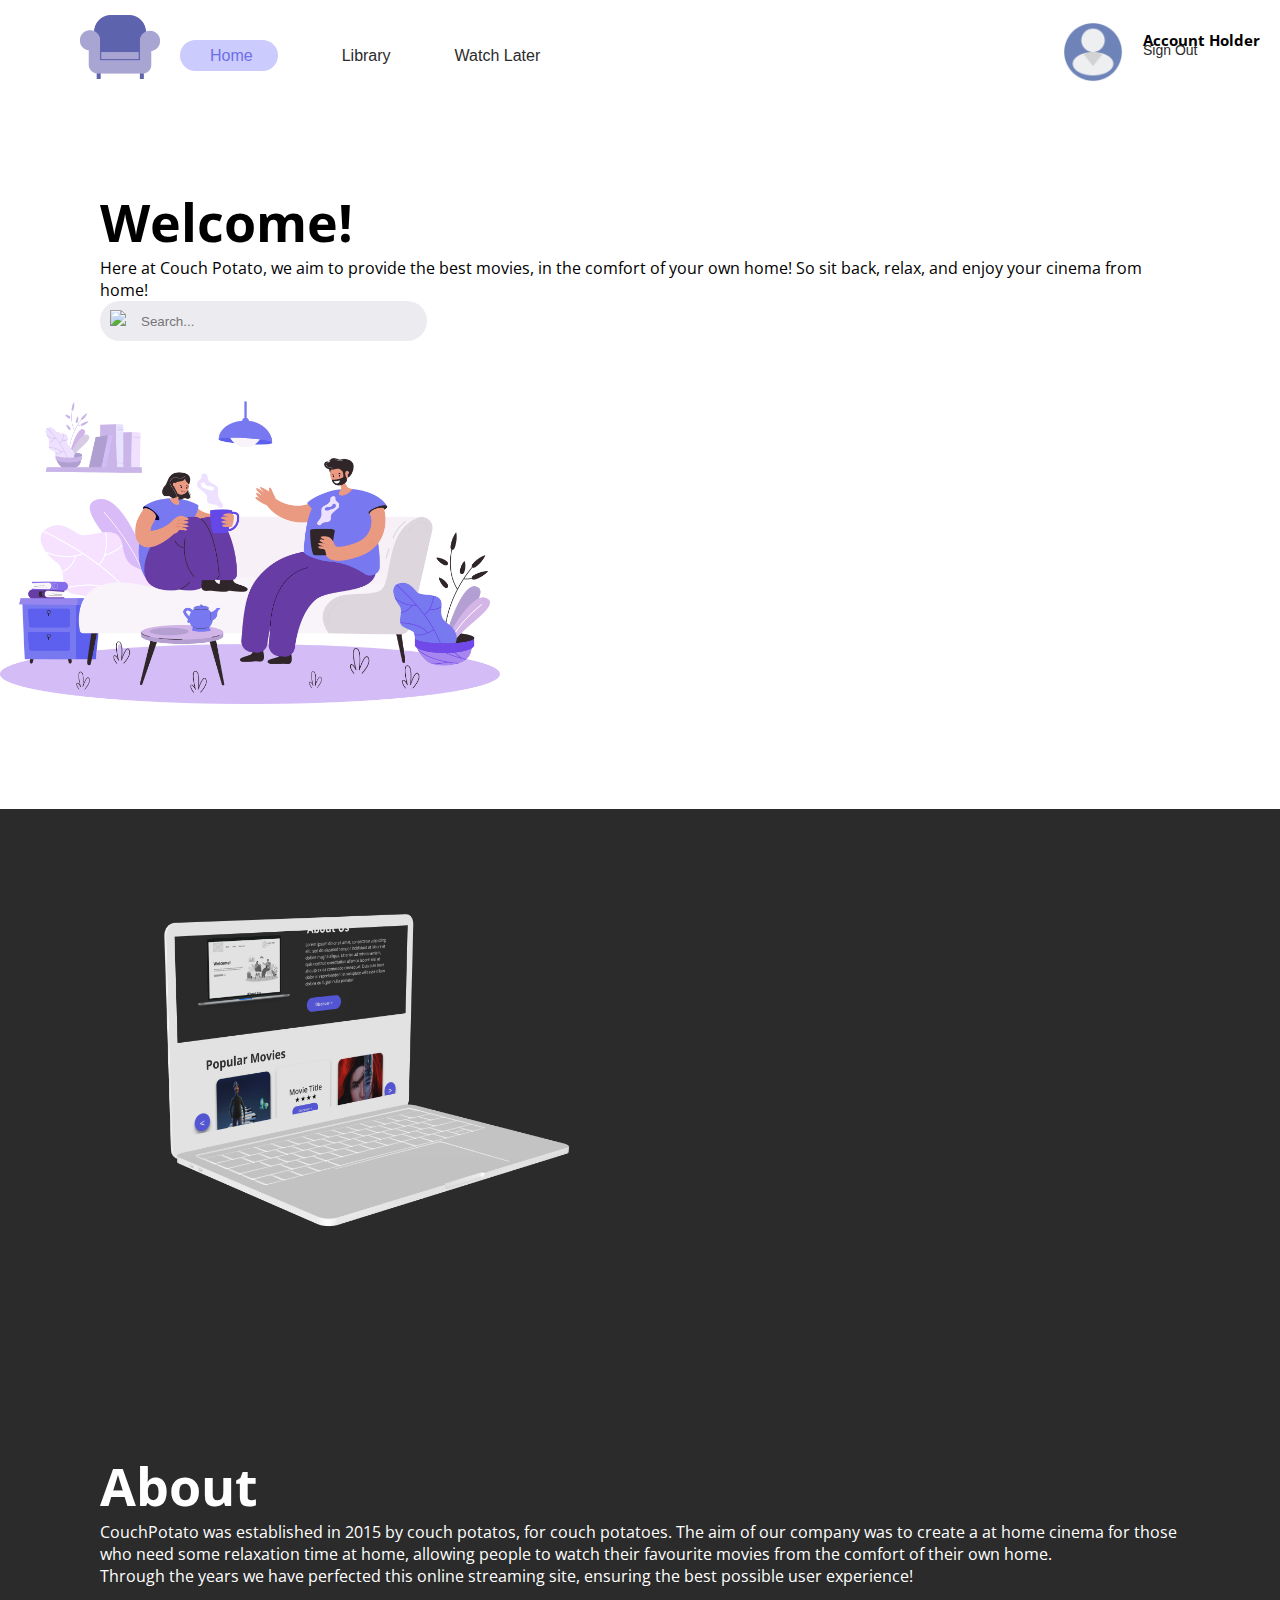
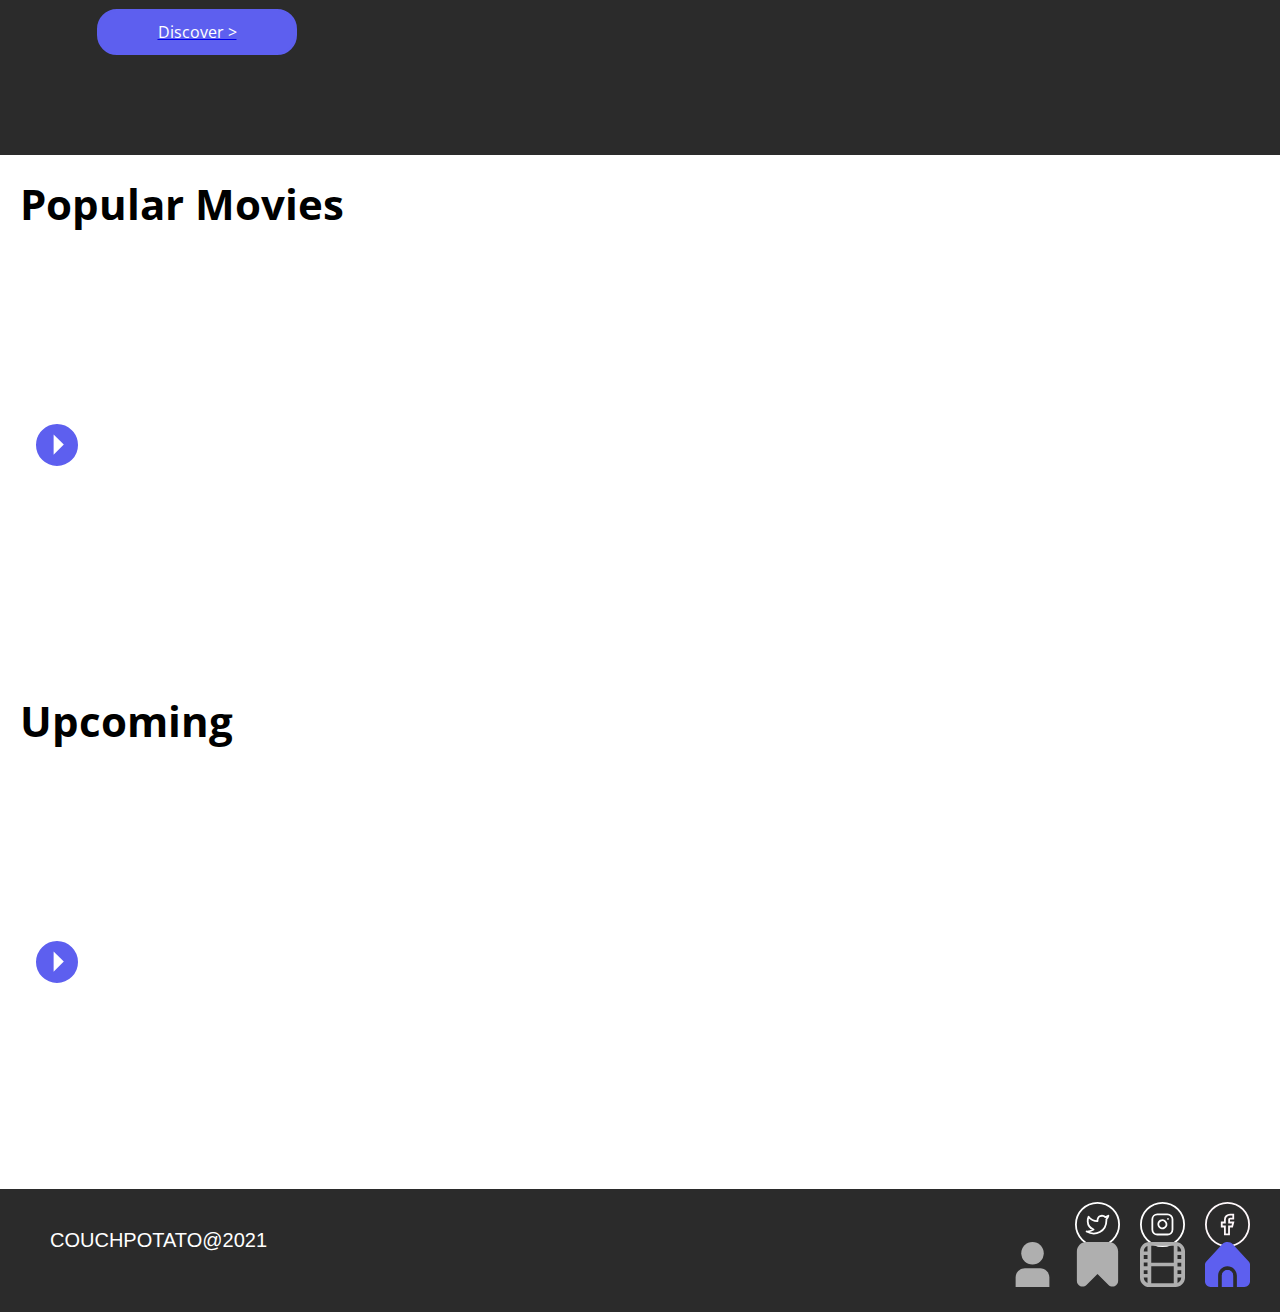
==== commit 09de161f: "Added Upcoming Movies to the home page" ====
--- a/index.html
+++ b/index.html
@@ -109,11 +109,11 @@
 
         <!-- REVIEW -->
         <div class="heading">
-            <h2>Reviews</h2>
+            <h2>Upcoming</h2>
         </div><!--genre heading-->
  
         <div class="carousel">
-            <div class="carouselbox review">
+            <div class="carouselbox upcoming">
                 <!--random data/API-->
             </div> <!--carousel inner div-->
  
@@ -167,6 +167,7 @@
     <script src="js/main.js"></script>
     <script src="js/data.js"></script>
     <script src="js/functions.js"></script>
+    <script src="js/home.js"></script>
 </body>
   
 </html>
--- a/style/main.css
+++ b/style/main.css
@@ -65,7 +65,7 @@
  .nav-container{
      padding:20px;
      margin-top: -60px;
-     margin-left:100px;
+     margin-left:130px;
  }
 
  .active{
--- a/style/home.css
+++ b/style/home.css
@@ -69,9 +69,9 @@
   font-size: 42px;
 }
 
-/* .headerTextBox {
+ .headerTextBox {
   padding: 100px;
-} */
+} 
 
 /*search input*/
 .search {
@@ -266,6 +266,7 @@
   text-decoration: none;
 }
 
+
 /*Media Query*/
 /*tablet*/
 @media only screen and (min-width: 481px) and (max-width: 768px) {
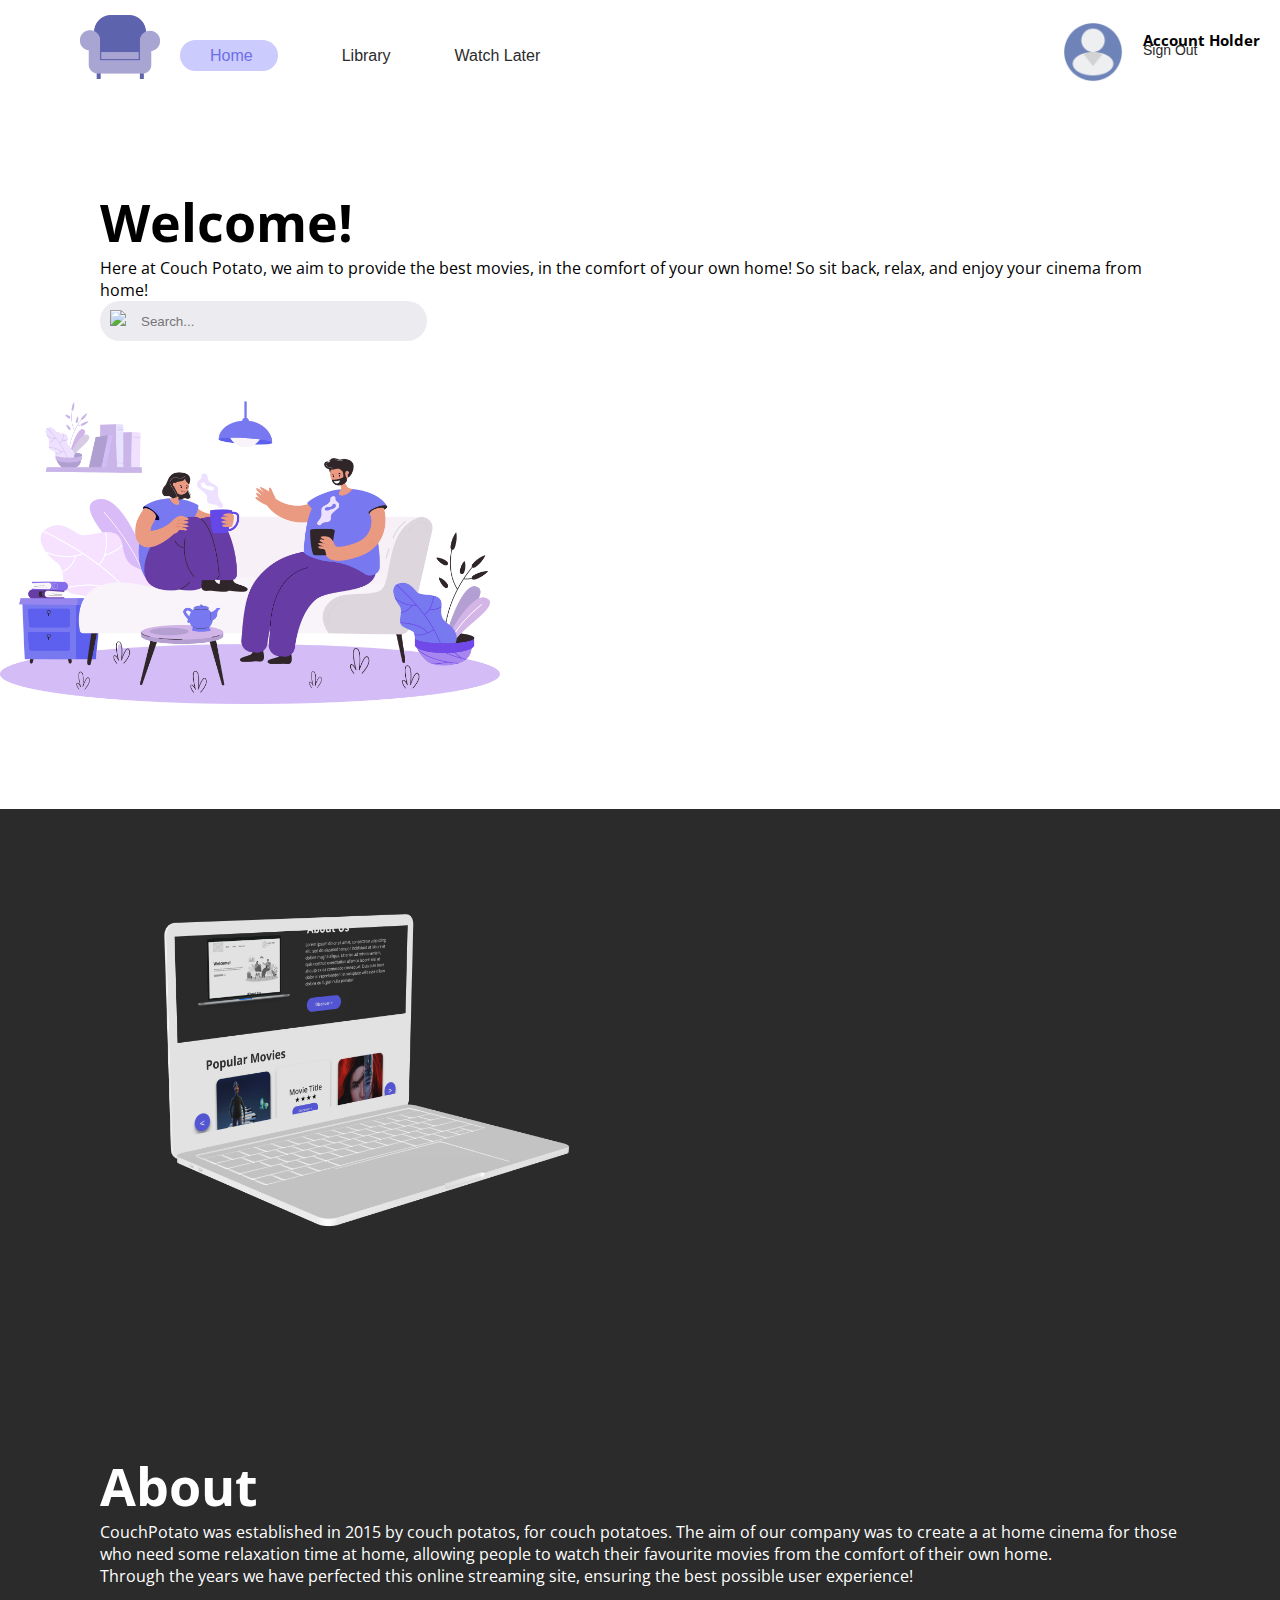
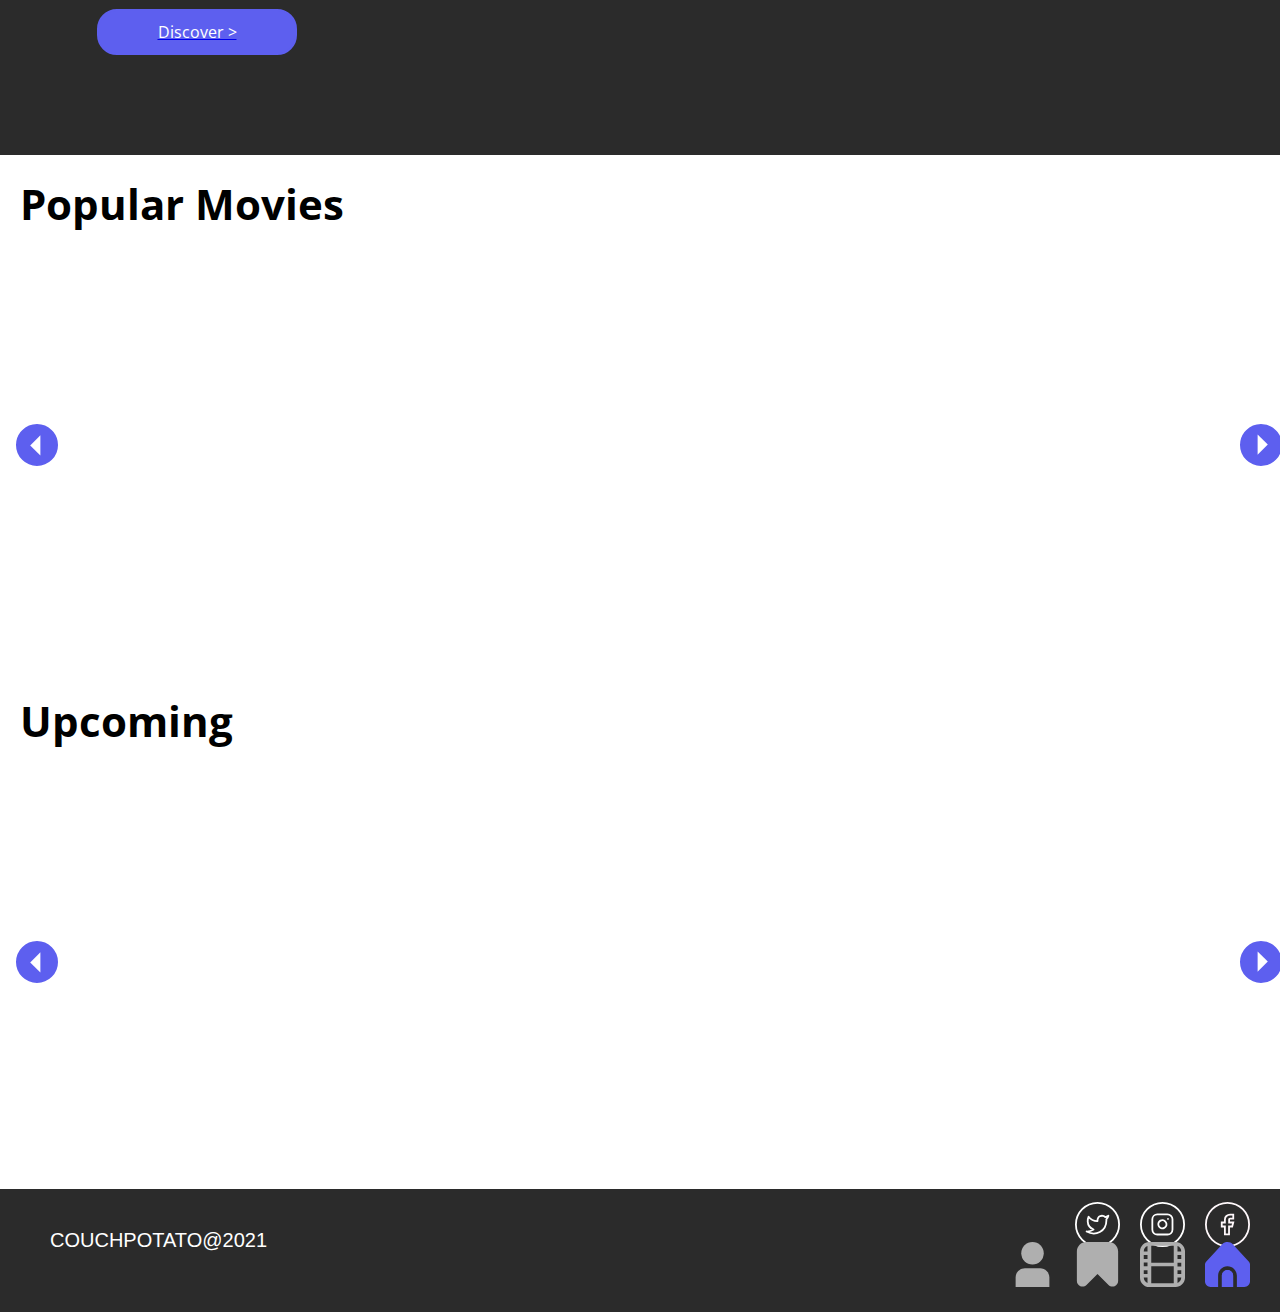
==== commit f73a7f5a: "Slider media queries and function" ====
--- a/index.html
+++ b/index.html
@@ -13,6 +13,8 @@
         name="lecturer" content="Mike Maynard"
         name="subject" content="IDV100"
         name="class" content="4"/>
+        
+        <meta name="viewport" content="width=device-width,initial-scale=1.0">
 
         <title>Couch Potato - Home</title>
 
--- a/style/main.css
+++ b/style/main.css
@@ -132,7 +132,7 @@
 .carouselbox{
     height: 380px;
     width: auto;
-    overflow: hidden;
+    overflow-x: hidden;
     scroll-behavior: smooth;
     white-space: nowrap;
     display: inline-block;
@@ -141,6 +141,16 @@
     display: flex;
     align-items: center;
 }
+
+/* @media (min-width: 1000px){
+
+    .carouselbox:hover {
+        overflow: auto;
+    }
+
+} */
+
+
 
  /*Buttons*/
  .button1{
@@ -280,6 +290,11 @@
 h6{
     font-size: 12px;
     
+}
+
+.carouselbox{
+    overflow-x: auto !important;
+    scroll-behavior: smooth;  
 }
 }
 
@@ -323,5 +338,10 @@
         margin-top: 47px;
         margin-left: 363px;
     }
+
+    .carouselbox{
+        overflow-x: auto !important;
+        scroll-behavior: smooth;  
+    }
   
 }
--- a/style/home.css
+++ b/style/home.css
@@ -15,6 +15,7 @@
 .outer-container{
   width: 100%;
 }
+
 
 /*  HEADINGS  */
 .heading h2{
@@ -122,14 +123,26 @@
 
 }
 
-[src="../img/other/left_arrow_icon.svg"]{
+#ReviewLeft{
   /* margin-left: 100px; */
-  left: -25px;
-}
-
-[src="../img/other/right_arrow_icon.svg"]{
+  left: -20px;
+}
+
+
+#ReviewRight{
   /* margin-left: 1400px; */
-  left: 100%;
+  left: 99%;
+}
+
+#PopularLeft{
+  /* margin-left: 100px; */
+  left: -20px;
+}
+
+
+#PopularRight{
+  /* margin-left: 1400px; */
+  left: 99%;
 }
 .buttons:hover{
   cursor: pointer;
@@ -266,6 +279,10 @@
   text-decoration: none;
 }
 
+.PopularRight{
+  float: right;
+}
+
 
 /*Media Query*/
 /*tablet*/
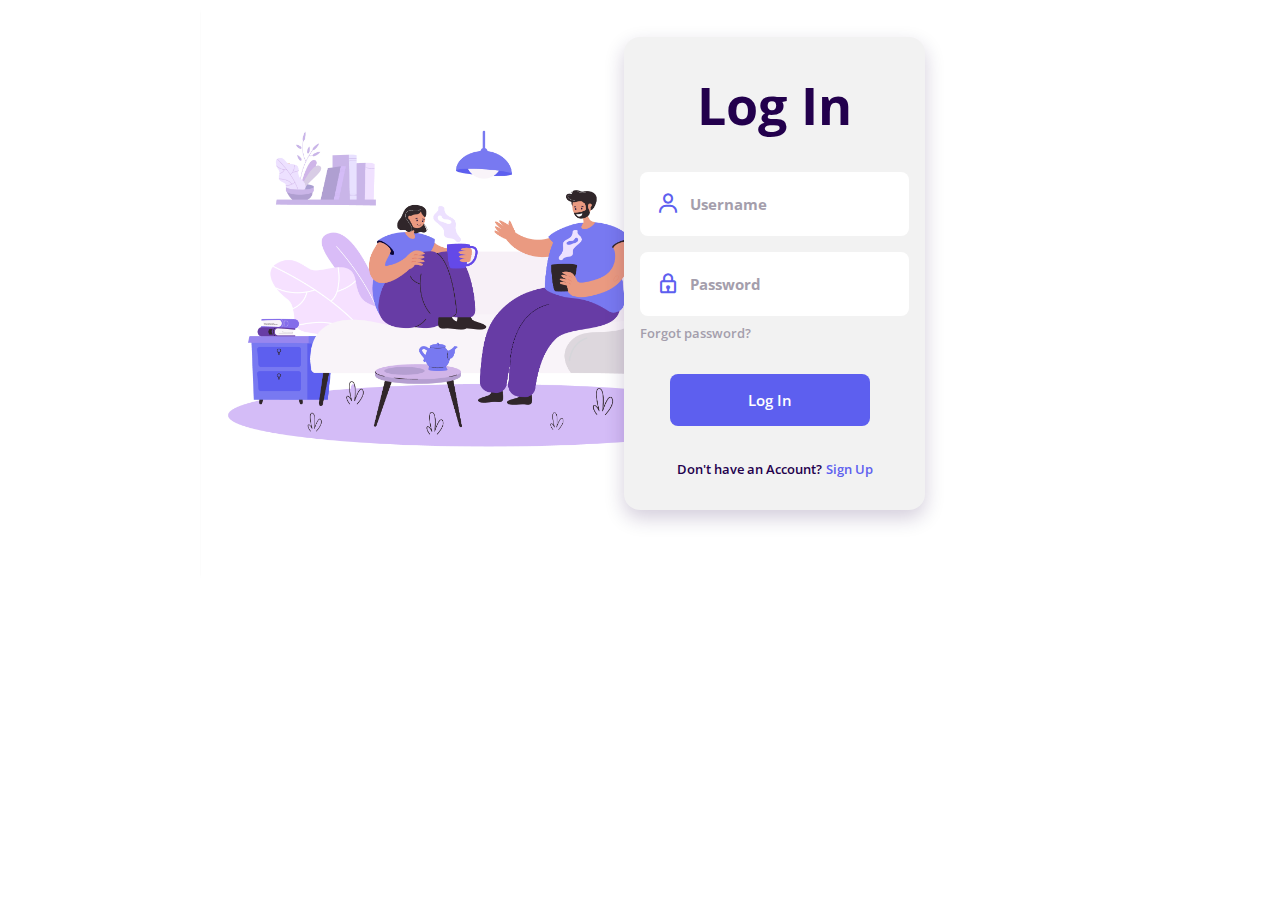
==== commit 429f8620: "Fixed Page Order" ====
--- a/index.html
+++ b/index.html
@@ -13,10 +13,8 @@
         name="lecturer" content="Mike Maynard"
         name="subject" content="IDV100"
         name="class" content="4"/>
-        
-        <meta name="viewport" content="width=device-width,initial-scale=1.0">
 
-        <title>Couch Potato - Home</title>
+        <title>Couch Potato - Sign Up</title>
 
         <!--Fonts-->
         <link rel="preconnect" href="https://fonts.googleapis.com">
@@ -25,151 +23,142 @@
 
         <!--CSS-->
         <link rel="stylesheet" href="style/main.css">
-        <link rel="stylesheet" href="style/home.css">
+        <link rel="stylesheet" href="style/signUp.css">
 
         <!--Bootstrap-->
         <link rel="stylesheet" href="https://cdn.jsdelivr.net/npm/bootstrap@4.6.0/dist/css/bootstrap.min.css" integrity="sha384-B0vP5xmATw1+K9KRQjQERJvTumQW0nPEzvF6L/Z6nronJ3oUOFUFpCjEUQouq2+l" crossorigin="anonymous"> 
         <script src="https://cdn.jsdelivr.net/npm/bootstrap@5.1.0/dist/js/bootstrap.min.js" integrity="sha384-cn7l7gDp0eyniUwwAZgrzD06kc/tftFf19TOAs2zVinnD/C7E91j9yyk5//jjpt/" crossorigin="anonymous"></script>
 
-        <!--Star-->
-        <link href="https://fonts.googleapis.com/icon?family=Material+Icons"
-      rel="stylesheet">
+        <!--boxicons-->
+        <link href='https://unpkg.com/boxicons@2.0.9/css/boxicons.min.css' rel='stylesheet'>
+
+        <meta name="viewport" content="width=device-width, initial-scale=1.0">
+        
+        <script
+    src="https://code.jquery.com/jquery-3.6.0.min.js"
+    integrity="sha256-/xUj+3OJU5yExlq6GSYGSHk7tPXikynS7ogEvDej/m4="
+    crossorigin="anonymous"></script>
 
     </head>
     <body>
+                    <div class="container"><!--primary container that holds everything-->
+                        <div class=row>
+                        <div class="login-info">
+                            <div class ="login-img">
+                               
+                            </div><!--img div-->
 
-    <div class="container-fluid outer-container"><!--primary container that holds everything-->
-        <div class = "row">
-            <div class="col-md-12 col-sm-12 col-12 one d-sm-block d-none">
-                <div class="header">
-                    <div class="logo"><img src="img/logo.png"></div>
-                        <div class="nav-container">
-                            
-                                <ul class="list">
-                                <!--nav-->
-                                    <a href="index.html"><li class="active">Home</li></a>
-                                    <a href="pages/movieLibrary.html"><li>Library</li></a>
-                                    <a href="pages/watchLater.html"><li>Watch Later</li></a>  
-                                    <div class="UserProfile">
-                                        <img src="img/UserIcon.png" class="userPic">
-                                        <div class = "accountText">
-                                            <h6>Account Holder</h6>
-                                            <a href="pages/signUp.html"><p>Sign Out<p></a>
-                                        </div>
-                                    </div>        
-                                </ul>  
-                        </div> <!--nav-container-->
-                </div> <!--header-->
-            </div><!--col-->
-        </div> <!--row-->
-
-        <div class = "row headerRow">
-            <div class="col-md-6 col-sm-12 col=12" headerText>
-                <div class="headerTextBox">
-                    <div class="textBlock">
-                        <h1>Welcome!</h1>
-                        <p> Here at Couch Potato, we aim to provide the best movies, in the comfort of your own home! So sit back, relax, and enjoy your cinema from home!</p>
-                        <div class="search"><img src="img/Other/search_icon.svg"/><input type="text" placeholder="Search..."/></div>
-                    </div><!--textBlock-->
-                 </div><!--headerTextBox-->
-            </div><!--col-->
-            <div class="col-md-6 d-md-block d-sm-none d-none">
-                <img src="img/coupleOnCouch.png" class="coupleOnCouch">
-            </div><!--col-->
-        </div><!--row-->
-
-        <div class = "row about">
-            <div class="col-md-6 d-md-block d-sm-none d-none" about>
-                    <img src="img/mockUp.png" class="mockUp">
-                </div><!--col-->
-                <div class="col-md-6 col-sm-12 d-sm-block d-none" abouttext>
-                <div class="aboutTextBox">
-                    <h1>About</h1>
-                    <p> CouchPotato was established in 2015 by couch potatos, for couch potatoes. The aim of our company was to create a at home cinema for those who need some relaxation time at home, allowing people to watch their favourite movies from the comfort of their own home. </p>
-                    <p>Through the years we have perfected this online streaming site, ensuring the best possible user experience!</p> 
-                    </p>
-                    <br/>
-                    <a href="pages/movieLibrary.html"><div class="button1">Discover ></div></a>
-                </div><!--aboutTextBox-->
-            </div><!--col-->
-         </div><!--row-->
-
-         
-        <!-- POPULAR -->
-        <div class="heading">
-            <h2>Popular Movies</h2>
-        </div><!--genre heading-->
-        <div class="carousel">
-            <div class="carouselbox popular">
-                <!--random data/API-->
-            </div> <!--carousel inner div-->
-            <!-- BUTTONS -->
-            <img src="img/other/left_arrow_icon.svg" class="buttons" id="PopularLeft">
-            <img src="img/other/right_arrow_icon.svg" class="buttons" id="PopularRight">
-        </div> <!--carousel outer div-->
+                            <div class="forms">
+                                <form action="" autocomplete="on" class="login-sheet" id="log-in">
+                                    <h1 class="login-heading">Log In</h1>
 
 
-        <!-- REVIEW -->
-        <div class="heading">
-            <h2>Upcoming</h2>
-        </div><!--genre heading-->
- 
-        <div class="carousel">
-            <div class="carouselbox upcoming">
-                <!--random data/API-->
-            </div> <!--carousel inner div-->
- 
-            <!-- BUTTONS -->
-            <img src="img/other/left_arrow_icon.svg" class="buttons" id="ReviewLeft">
-            <img src="img/other/right_arrow_icon.svg" class="buttons" id="ReviewRight">
-        
-        </div> <!--carousel outer div-->
-          
-      
-       
+                                    <div class="login-container" >
+                                        <i class='bx bx-user login-icon'></i>
+                                        <input type="text" placeholder="Username" class="login-input" id="username" required autofocus >
+                                    </div><!--login-container-->
+
+                                    <div class="login-container">
+                                        <i class='bx bx-lock login-icon'></i>
+                                        <input type="password" placeholder="Password" class="login-input" id="password" pattern= "(?=.*\d)(?=.*[a-z])(?=.*[A-Z]).{8,}" title ="Your Password Requires / A Digit / Lowercase & Uppercase Characters / Minimum of 8 Characters Long" required>
+                                    </div><!--login-container-->
+
+                                    <a href="#" class="login-frgt">Forgot password?</a>
+                                    <div id="login-btn" class="login-btn">Log In</div> 
+
+
+                                    <div>
+                                        <span class="login-statues">Don't have an Account?</span>
+                                        <span class="login-signUp" id="signing-up">Sign Up</span>
+                                    </div>
+                                </form>
+
+                                <form action="" autocomplete="on" class="login-sheet-2 none" id="log-up">
+                                    <h1 class="login-heading">Sign Up</h1>
+
+                                    <div class="login-container">
+                                        <i class='bx bx-user login-icon'></i>
+                                        <input type="text" placeholder="Username"  class="login-input" id="username" autofocus required>
+                                    </div><!--login-container-->
+
+                                    <div class="login-container">
+                                        <i class='bx bx-at login-icon'></i>
+                                        <input type="email" placeholder="Email" required class="login-input">
+                                    </div><!--login-container-->
+
+                                    <div class="login-container">
+                                        <i class='bx bx-lock login-icon'></i>
+                                        <input type="password" placeholder="Password" id="password" pattern="(?=.*\d)(?=.*[a-z])(?=.*[A-Z]).{8,}" title="Your Password Requires / A Digit / Lowercase & Uppercase Characters / Minimum of 8 Characters Long  " class="login-input">
+                                    </div><!--login-container-->
+
+                                    <!--login button-->
+                                    <input type="submit" a href="" class="login-btn"></a>
+
+                                    <div>
+                                        <span class="login-statues">Already have an Account?</span>
+                                        <span class="login-signIn" id="signing-in">Log In</span>
+                                    </div>
+
+                                    <div class="login-media">
+                                        <a href="#" class="login-media-icon"><i class='bx bxl-facebook'></i></a>
+                                        <a href="#" class="login-media-icon"><i class='bx bxl-twitter'></i></a>
+                                        <a href="#" class="login-media-icon"><i class='bx bxl-instagram'></i></a>
+                                    </div><!--login-media-->
+                                </form>
+                                <div class="message"></div>
+                            </div><!--forms div-->
+                        </div><!--log-in info-->
+                        </div><!--row-->
+                    </div><!--container end-->
+
+                    
+
+
+
+
+
+
+
+
+
+
+
+
+
+
+
+
+
+
+                        <!--<div class="left Appear"> <h3 class="leftBtn">Log In</h3>
+                            <br>
+                            <input type="text" placeholder="Username"/>
+                            <input type="text" placeholder="Password"/>
+
+                        </div>--><!--left-->
+                        <!--<div class="right disAppear"><h3 class="rightBtn">Sign Up</h3> 
+                            <br>
+                            <input type="text" placeholder="First Name"/>
+                            <input type="text" placeholder="Last Name"/>
+                            <input type="text" placeholder="Email"/>
+                            <input type="text" placeholder="Password"/>
+
+                        </div>--><!--right-->
+                        <!--<div class="panel"><div class="btn">About Couch Potato</div></div>--><!--panel-->
+
+                    
+
         
 
-        
-    
+    </body>
 
-    
+      
+    <!-- Add jQuery Library -->
+    <script src="https://ajax.googleapis.com/ajax/libs/jquery/3.6.0/jquery.min.js"></script>
 
-       <!--Footer-->     
-       
-       <div class = "row">
-        <div class="col-md-12 col-sm-12 col-12 d-sm-block d-none footerlinks">      
-            <footer>
-                <p>COUCHPOTATO@2021</p>
-                <a href="https://www.facebook.com/" target="_blank"> <img src="img/social/facebook_icon.svg" alt="facebook logo" class="social-icon"/></a>
-                <a href="https://www.instagram.com/" target="_blank"><img src="img/social/instagram_icon.svg" alt="instagram logo" class="social-icon"/></a>
-                <a href="https://twitter.com/" target="_blank"><img src="img/social/twitter_icon.svg" alt="twitter logo" class="social-icon"/></a>
-            </footer>
-        </div><!--col-->
-
-        <div class="d-block d-sm-none col-12 footerNav">      
-            <footer>
-                <div class="nav-footer">
-                    <!--insert navigation items here-->
-                    <a href="index.html"><div class="nav-icon"><img src="img/nav/home-Active.svg" class="activeNav"></div></a>
-                    <a href="pages/movieLibrary.html"><div class="nav-icon"><img src="img/nav/Movies.svg"></div></a>
-                    <a href="pages/watchLater.html"><div class="nav-icon"><img src="img/nav/bookmark.svg"></div></a>
-                    <a href="pages/user.html"><div class="nav-icon"><img src="img/nav/user.svg"></div></a>
-                </div>
-            </footer>
-        </div><!--col-->
-    </div> <!--row-->
-
-</div><!--container-->
-
-
-<!-- Add jQuery Library -->
-<script src="https://ajax.googleapis.com/ajax/libs/jquery/3.6.0/jquery.min.js"></script>
-
-<!--Link to javascript file-->
-    <script src="js/main.js"></script>
-    <script src="js/data.js"></script>
-    <script src="js/functions.js"></script>
-    <script src="js/home.js"></script>
-</body>
-  
-</html>
+    <!--Link to javascript file-->
+        <script src="js/landingPage.js"></script>
+        <script src="js/data.js"></script>
+        <script src="js/functions.js"></script>
+        </body>
+</html>--- a/style/main.css
+++ b/style/main.css
@@ -225,6 +225,61 @@
     margin-top: 15px;    
 } 
 
+.userDiv{
+    background-color: #cbcbfd;
+    width: 60%;
+    height:430px;
+    position: fixed;
+    top:0;
+    margin:80px;
+    margin-top: 60px;
+    border-radius: 30px;
+    visibility: hidden;
+    
+     /* shadow */
+     box-shadow: 13px 11px 20px -2px rgba(0,0,0,0.16);
+     -webkit-box-shadow: 13px 11px 20px -2px rgba(0,0,0,0.16);
+     -moz-box-shadow: 13px 11px 20px -2px rgba(0,0,0,0.16);
+
+}
+
+.userDiv .userCircleImg{
+    width: 120px;
+    margin-left:30%;
+    margin-top:15px;
+    margin-bottom: 10px;
+}
+
+.User_Name{
+
+    padding: 15px 11px;
+    background-color: #ffffff;
+    margin-top: 16px;
+    border-radius: 8px;
+    width: 80%;
+    margin-left: 30px;
+}
+
+.userDiv .button1{
+    width: 140px;
+    margin-left: 80px;
+    margin-top: 28px;
+}
+
+#closeUserInfo{
+    margin-left: 200px;
+    padding: 20px;
+    padding-bottom: 0px;
+}
+
+/* <div class="userDiv">
+<img src="../img/UserIcon.png">
+<div class="User_Name"></div>
+<div class="User_Email"></div>
+<div class="button1">Sign Out</div>
+<div class="button1">Close</div>
+</div> */
+
 
 
 /*Media Query*/
@@ -270,6 +325,15 @@
 }
 .accountText p:hover{
     color: #5D5FEF;
+ }
+
+ .closeButton:hover{
+     cursor: pointer;
+ }
+
+ .userDiv a:hover{
+    text-decoration: none;
+   
  }
 
  /*nav change*/
@@ -343,5 +407,9 @@
         overflow-x: auto !important;
         scroll-behavior: smooth;  
     }
+
+    body {
+        padding-bottom: 50px;
+    }
   
 }
--- a/style/signUp.css
+++ b/style/signUp.css
@@ -0,0 +1,308 @@
+:root {
+  --colour-one: #5d5fef;
+  --colour-one-dark: #23004d;
+  --colour-one-light: #a49eac;
+  --colour-one-lightest: #f2f2f2;
+
+  --font: "Open Sans", sans-serif;
+  --size-h1-font: 16px;
+  --medium-font-size: 15px;
+  --small-font: 13px;
+}
+
+@media screen and (min-width: 768px) {
+  :root {
+    --medium-font-size: 16px;
+    --small-font: 14px;
+  }
+}
+
+*,
+::before,
+::after {
+  box-sizing: border-box;
+}
+
+body {
+  margin: 0;
+  padding: 0;
+  font-family: "Open Sans", sans-serif;
+  font-size: 15px;
+  color: #23004d;
+}
+
+h1 {
+  margin: 0;
+}
+
+a {
+  text-decoration: none;
+}
+
+img {
+  max-width: 100%;
+  height: auto;
+  display: block;
+}
+
+/*login */
+
+.container {
+  display: grid;
+  grid-template-columns: 100%;
+  height: 100vh;
+  margin-left: 24px;
+  margin-right: 24px;
+}
+
+.login-info {
+  display: grid;
+}
+
+.login-img {
+  justify-self: center;
+  background-image: url("../img/coupleOnCouch2.png");
+  background-size: cover;
+}
+
+.login-img img {
+  width: 310px;
+  margin-top: 24px;
+}
+
+.forms {
+  position: relative;
+  height: 368px;
+}
+
+.login-sheet,
+.login-sheet-2 {
+  position: absolute;
+  bottom: 16px;
+  width: auto;
+  background-color: #f2f2f2;
+  padding: 32px 16px;
+  border-radius: 16px;
+  text-align: center;
+  box-shadow: 0 8px 20px rgba(35, 0, 77, 0.2);
+  animation-duration: 0.4s;
+  animation-name: login-animation;
+}
+
+@keyframes login-animation {
+  0% {
+    transform: scale(1, 1);
+  }
+  50% {
+    transform: scale(1.1, 1.1);
+  }
+  100% {
+    transform: scale(1, 1);
+  }
+}
+
+.login-heading {
+  font-size: 16px;
+  margin-bottom: 32px;
+}
+
+.login-container {
+  display: grid;
+  grid-template-columns: max-content 1fr;
+  column-gap: 8px;
+  padding: 20px 16px;
+  background-color: #fff;
+  margin-top: 16px;
+  border-radius: 8px;
+}
+
+.login-icon {
+  font-size: 24px;
+  color: #5d5fef;
+}
+
+.login-input {
+  border: none;
+  outline: none;
+  font-size: 15px;
+  font-weight: 700;
+  color: #23004d;
+}
+
+.login-input::placeholder {
+  font-size: 15px;
+  font-family: "Open Sans", sans-serif;
+  color: #a49eac;
+}
+
+.login-frgt {
+  display: block;
+  width: max-content;
+  margin-top: 8px;
+  margin-left: 0;
+  font-size: 13px;
+  font-weight: 600;
+  color: #a49eac;
+}
+
+.login-btn {
+  display: block;
+  padding: 16px;
+  margin: 32px 0;
+  background-color: #5d5fef;
+  color: #fff;
+  font-weight: 600;
+  text-align: center;
+  border-radius: 8px;
+  transition: 0.3s;
+  margin-left: 30px;
+  width: 200px;
+  border: none;
+  cursor: pointer;
+}
+
+.login-btn:hover {
+  background-color: #23004d;
+}
+
+.login-statues,
+.login-signUp,
+.login-signIn {
+  font-weight: 600;
+  font-size: 13px;
+}
+
+.login-statues {
+  color: #23004d;
+}
+
+.login-signUp,
+.login-signIn {
+  color: #5d5fef;
+  cursor: pointer;
+}
+
+.login-media {
+  margin-top: 32px;
+}
+
+.login-media-icon {
+  font-size: 24px;
+  color: #23004d;
+  margin: 0 24px;
+}
+
+.block {
+  display: block;
+}
+
+.none {
+  display: none;
+}
+
+.container {
+  background-image: none;
+}
+
+@media screen and (max-width: 567px) {
+  .forms {
+    width: 348px;
+    justify-self: center;
+    margin-left: 48px;
+  }
+  .container {
+    background-image: url("../img/coupleOnCouch2.png");
+    background-size: cover;
+    width: 100%;
+  }
+  .login-sheet {
+    width: auto !important;
+  }
+  .row {
+    margin-left: inherit !important;
+    margin-left: 16px !important;
+  }
+}
+@media screen and (min-width: 567px) {
+  .forms {
+    width: 348px;
+    justify-self: center;
+  }
+  .container {
+    background-image: url("../img/coupleOnCouch2.png");
+    background-size: cover;
+    width: 100%;
+  }
+  .login-sheet {
+    width: auto !important;
+  }
+  .row {
+    margin-left: inherit !important;
+    margin-left: 16px !important;
+  }
+}
+
+@media screen and (min-width: 1024px) {
+  .container {
+    height: 100vh;
+    overflow: hidden;
+    background-image: none;
+  }
+
+  .login-info {
+    grid-template-columns: repeat(2, max-content);
+    justify-content: center;
+    align-items: center;
+    margin-left: 160px;
+  }
+
+  .login-img {
+    display: flex;
+    width: 600px;
+    height: 588px;
+    background-color: #f2f2f2;
+    border-radius: 16px;
+    padding-left: 16px;
+  }
+
+  .login-img img {
+    width: 390px;
+    margin-top: 0;
+  }
+
+  .login-sheet,
+  .login-sheet-2 {
+    left: -176px;
+  }
+
+  .login-sheet {
+    bottom: -32px;
+  }
+
+  .login-sheet-2 {
+    bottom: -88px;
+  }
+}
+
+/*Media Query*/
+/*tablet*/
+
+@media only screen and (min-width: 481px) and (max-width: 768px) {
+  .login-sheet-2 {
+    bottom: -100px;
+  }
+}
+
+.message {
+  width: 100%;
+  padding-top: 15px;
+  height: 31px;
+  font-size: 14px;
+  border-radius: 10px;
+  margin-top: 20px;
+  text-align: center;
+  color: white;
+  margin-top: 410px;
+  margin-left: -200px;
+  padding: inherit;
+}
